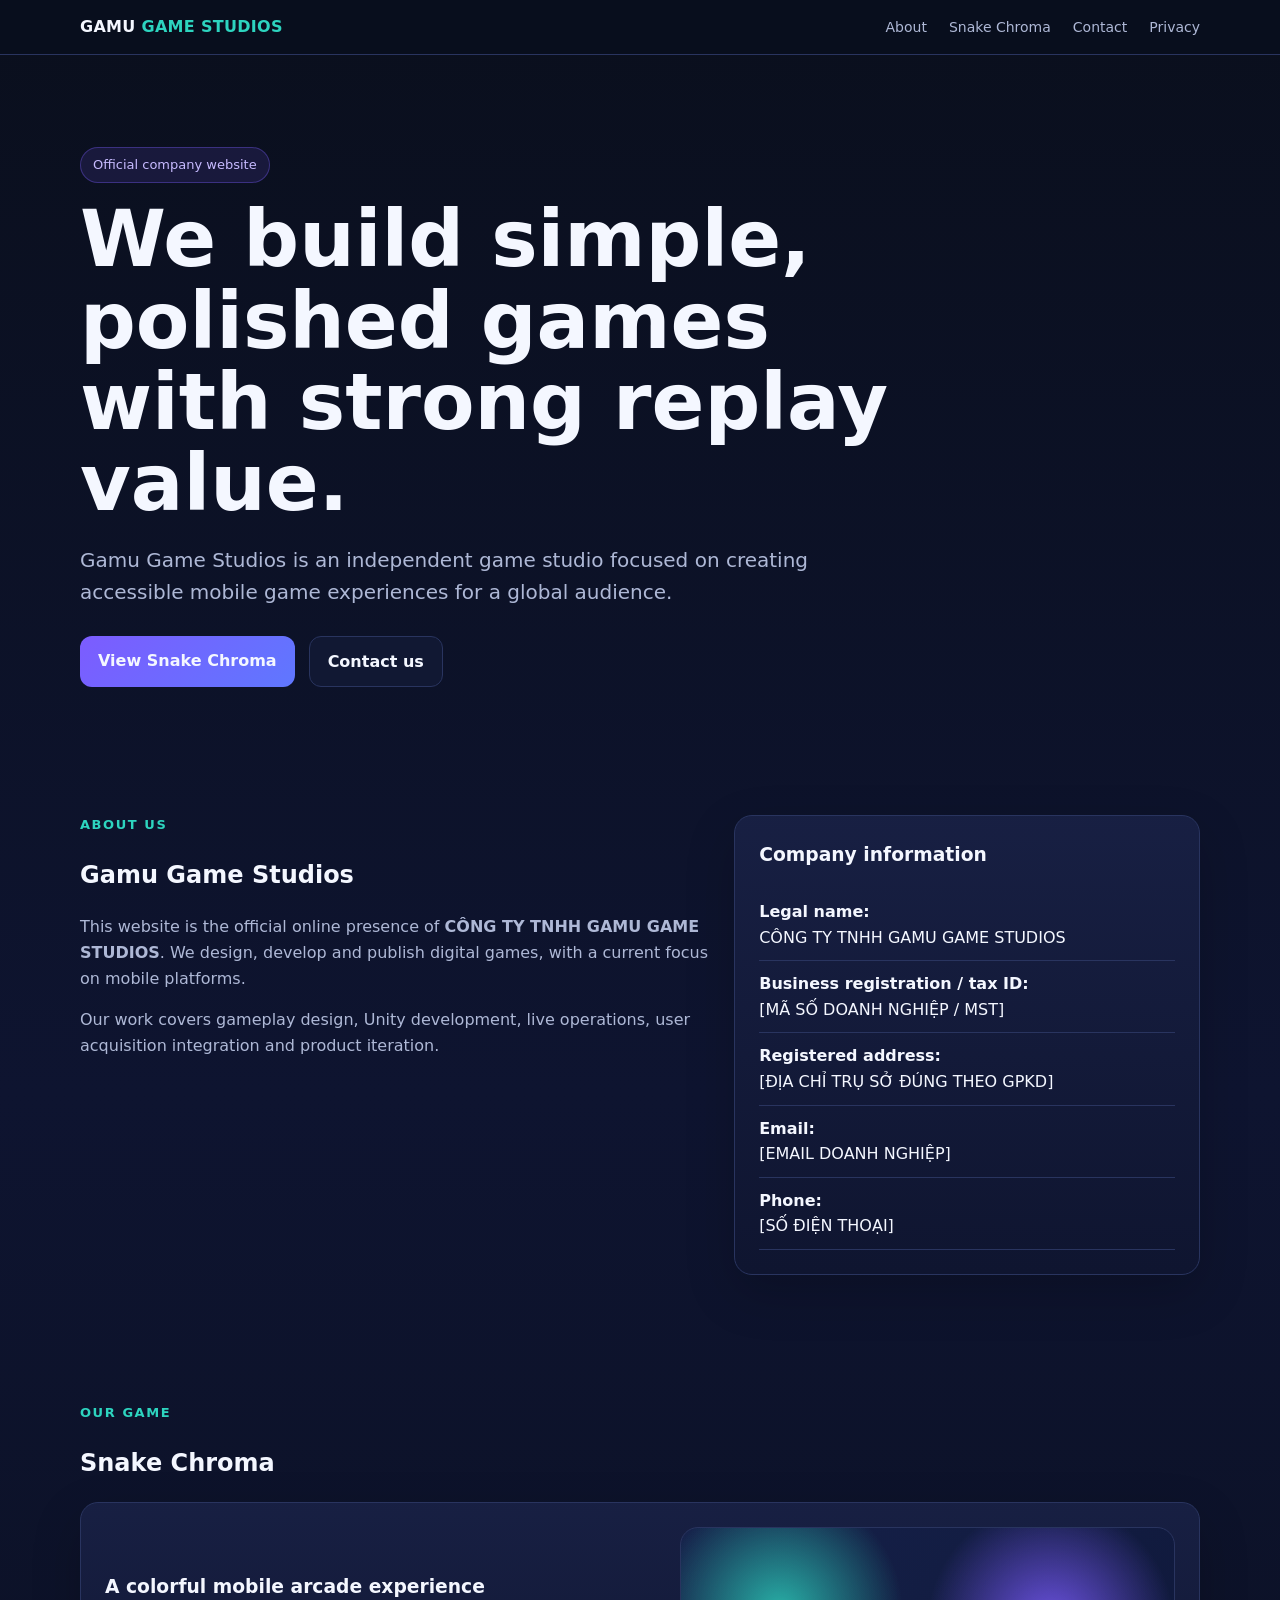
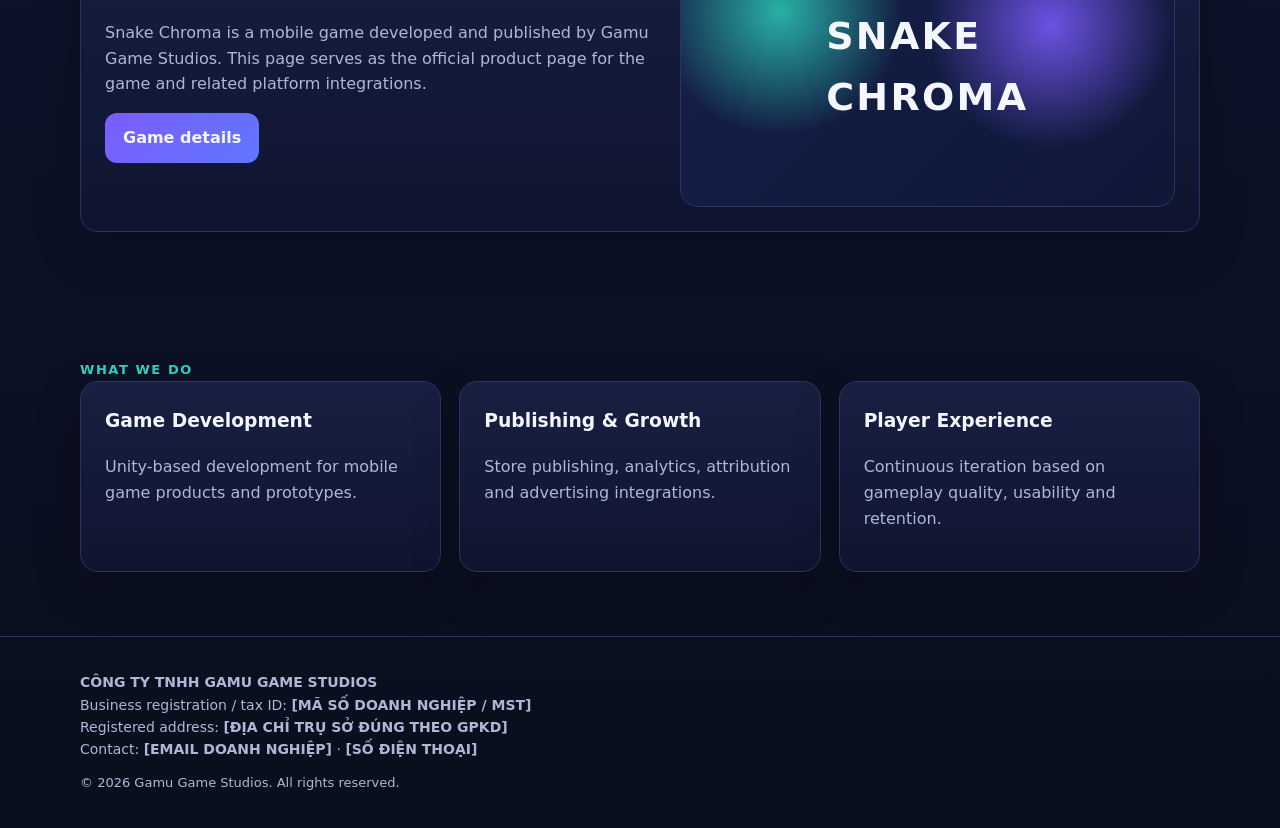
==== index.html @ 0a44887e "Init commit" ====
<!doctype html>
<html lang="en">
<head>
<meta charset="utf-8">
<meta name="viewport" content="width=device-width,initial-scale=1">
<title>Gamu Game Studios</title>
<meta name="description" content="Official website of CÔNG TY TNHH GAMU GAME STUDIOS, an independent game studio creating mobile games.">
<link rel="stylesheet" href="styles.css">
</head>
<body>

<nav>
  <div class="container nav-wrap">
    <a class="brand" href="index.html">GAMU <span>GAME STUDIOS</span></a>
    <div class="nav-links">
      <a href="index.html#about">About</a>
      <a href="snake-chroma.html">Snake Chroma</a>
      <a href="contact.html">Contact</a>
      <a href="privacy.html">Privacy</a>
    </div>
  </div>
</nav>

<header class="hero">
  <div class="container">
    <div class="badge">Official company website</div>
    <h1>We build simple, polished games with strong replay value.</h1>
    <p>Gamu Game Studios is an independent game studio focused on creating accessible mobile game experiences for a global audience.</p>
    <div class="actions">
      <a class="btn primary" href="snake-chroma.html">View Snake Chroma</a>
      <a class="btn secondary" href="contact.html">Contact us</a>
    </div>
  </div>
</header>

<section id="about">
  <div class="container two">
    <div>
      <div class="kicker">About us</div>
      <h2>Gamu Game Studios</h2>
      <p class="muted">This website is the official online presence of <strong>CÔNG TY TNHH GAMU GAME STUDIOS</strong>. We design, develop and publish digital games, with a current focus on mobile platforms.</p>
      <p class="muted">Our work covers gameplay design, Unity development, live operations, user acquisition integration and product iteration.</p>
    </div>
    <div class="card">
      <h3>Company information</h3>
      <ul class="info-list">
        <li><strong>Legal name:</strong><br>CÔNG TY TNHH GAMU GAME STUDIOS</li>
        <li><strong>Business registration / tax ID:</strong><br>[MÃ SỐ DOANH NGHIỆP / MST]</li>
        <li><strong>Registered address:</strong><br>[ĐỊA CHỈ TRỤ SỞ ĐÚNG THEO GPKD]</li>
        <li><strong>Email:</strong><br>[EMAIL DOANH NGHIỆP]</li>
        <li><strong>Phone:</strong><br>[SỐ ĐIỆN THOẠI]</li>
      </ul>
    </div>
  </div>
</section>

<section>
  <div class="container">
    <div class="kicker">Our game</div>
    <h2>Snake Chroma</h2>
    <div class="game-card card">
      <div>
        <h3>A colorful mobile arcade experience</h3>
        <p class="muted">Snake Chroma is a mobile game developed and published by Gamu Game Studios. This page serves as the official product page for the game and related platform integrations.</p>
        <a class="btn primary" href="snake-chroma.html">Game details</a>
      </div>
      <div class="game-art">SNAKE<br>CHROMA</div>
    </div>
  </div>
</section>

<section>
  <div class="container">
    <div class="kicker">What we do</div>
    <div class="grid">
      <div class="card"><h3>Game Development</h3><p class="muted">Unity-based development for mobile game products and prototypes.</p></div>
      <div class="card"><h3>Publishing & Growth</h3><p class="muted">Store publishing, analytics, attribution and advertising integrations.</p></div>
      <div class="card"><h3>Player Experience</h3><p class="muted">Continuous iteration based on gameplay quality, usability and retention.</p></div>
    </div>
  </div>
</section>


<footer>
  <div class="container">
    <strong>CÔNG TY TNHH GAMU GAME STUDIOS</strong><br>
    Business registration / tax ID: <strong>[MÃ SỐ DOANH NGHIỆP / MST]</strong><br>
    Registered address: <strong>[ĐỊA CHỈ TRỤ SỞ ĐÚNG THEO GPKD]</strong><br>
    Contact: <strong>[EMAIL DOANH NGHIỆP]</strong> · <strong>[SỐ ĐIỆN THOẠI]</strong>
    <div class="small" style="margin-top:12px">© 2026 Gamu Game Studios. All rights reserved.</div>
  </div>
</footer>

</body>
</html>
---- styles.css ----
:root{
  --bg:#0b1020;
  --panel:#121936;
  --panel2:#182044;
  --text:#f4f7ff;
  --muted:#aeb8d6;
  --accent:#7c5cff;
  --accent2:#2dd4bf;
  --line:#29345f;
}
*{box-sizing:border-box}
html{scroll-behavior:smooth}
body{
  margin:0;
  font-family:Inter,system-ui,-apple-system,BlinkMacSystemFont,"Segoe UI",sans-serif;
  background:linear-gradient(180deg,#0a0f1d,#0e1430 45%,#0a0f1d);
  color:var(--text);
  line-height:1.6;
}
a{color:inherit;text-decoration:none}
.container{width:min(1120px,92%);margin:auto}
nav{
  position:sticky;top:0;z-index:20;
  background:rgba(9,14,30,.86);
  backdrop-filter:blur(14px);
  border-bottom:1px solid var(--line);
}
.nav-wrap{display:flex;justify-content:space-between;align-items:center;padding:14px 0}
.brand{font-weight:800;letter-spacing:.3px}
.brand span{color:var(--accent2)}
.nav-links{display:flex;gap:22px;flex-wrap:wrap}
.nav-links a{color:var(--muted);font-size:14px}
.nav-links a:hover{color:var(--text)}
.hero{padding:92px 0 64px}
.badge{
  display:inline-block;padding:7px 12px;border-radius:999px;
  background:rgba(124,92,255,.13);color:#c7bbff;border:1px solid rgba(124,92,255,.35);
  font-size:13px;margin-bottom:16px
}
h1{font-size:clamp(42px,7vw,78px);line-height:1.04;margin:0 0 18px;max-width:900px}
.hero p{font-size:20px;color:var(--muted);max-width:760px}
.actions{display:flex;gap:14px;margin-top:28px;flex-wrap:wrap}
.btn{padding:12px 18px;border-radius:12px;border:1px solid var(--line);display:inline-block;font-weight:700}
.btn.primary{background:linear-gradient(135deg,var(--accent),#5f77ff);border:none}
.btn.secondary{background:#111833}
section{padding:64px 0}
.grid{display:grid;grid-template-columns:repeat(3,1fr);gap:18px}
.card{
  background:linear-gradient(180deg,rgba(24,32,68,.95),rgba(15,21,48,.95));
  border:1px solid var(--line);border-radius:18px;padding:24px;
  box-shadow:0 18px 50px rgba(0,0,0,.18)
}
.card h3{margin-top:0}
.muted{color:var(--muted)}
.kicker{color:var(--accent2);font-size:13px;font-weight:800;letter-spacing:.12em;text-transform:uppercase}
.two{display:grid;grid-template-columns:1.15fr .85fr;gap:24px}
.info-list{list-style:none;padding:0;margin:0}
.info-list li{padding:10px 0;border-bottom:1px solid var(--line)}
.game-card{display:grid;grid-template-columns:1fr .9fr;gap:24px;align-items:center}
.game-art{
  min-height:280px;border-radius:18px;
  background:
    radial-gradient(circle at 20% 30%,rgba(45,212,191,.8),transparent 28%),
    radial-gradient(circle at 75% 35%,rgba(124,92,255,.85),transparent 30%),
    linear-gradient(135deg,#16214a,#0e1738);
  border:1px solid var(--line);display:flex;align-items:center;justify-content:center;
  font-size:38px;font-weight:900;letter-spacing:.06em
}
footer{padding:34px 0;border-top:1px solid var(--line);color:var(--muted);font-size:14px}
.small{font-size:13px}
.notice{
  border-left:4px solid var(--accent2);
  padding:14px 16px;background:rgba(45,212,191,.08);border-radius:10px
}
table{width:100%;border-collapse:collapse}
td{padding:12px;border-bottom:1px solid var(--line);vertical-align:top}
td:first-child{width:220px;color:var(--muted)}
@media(max-width:820px){
  .grid{grid-template-columns:1fr}
  .two,.game-card{grid-template-columns:1fr}
  .nav-links{gap:12px}
}
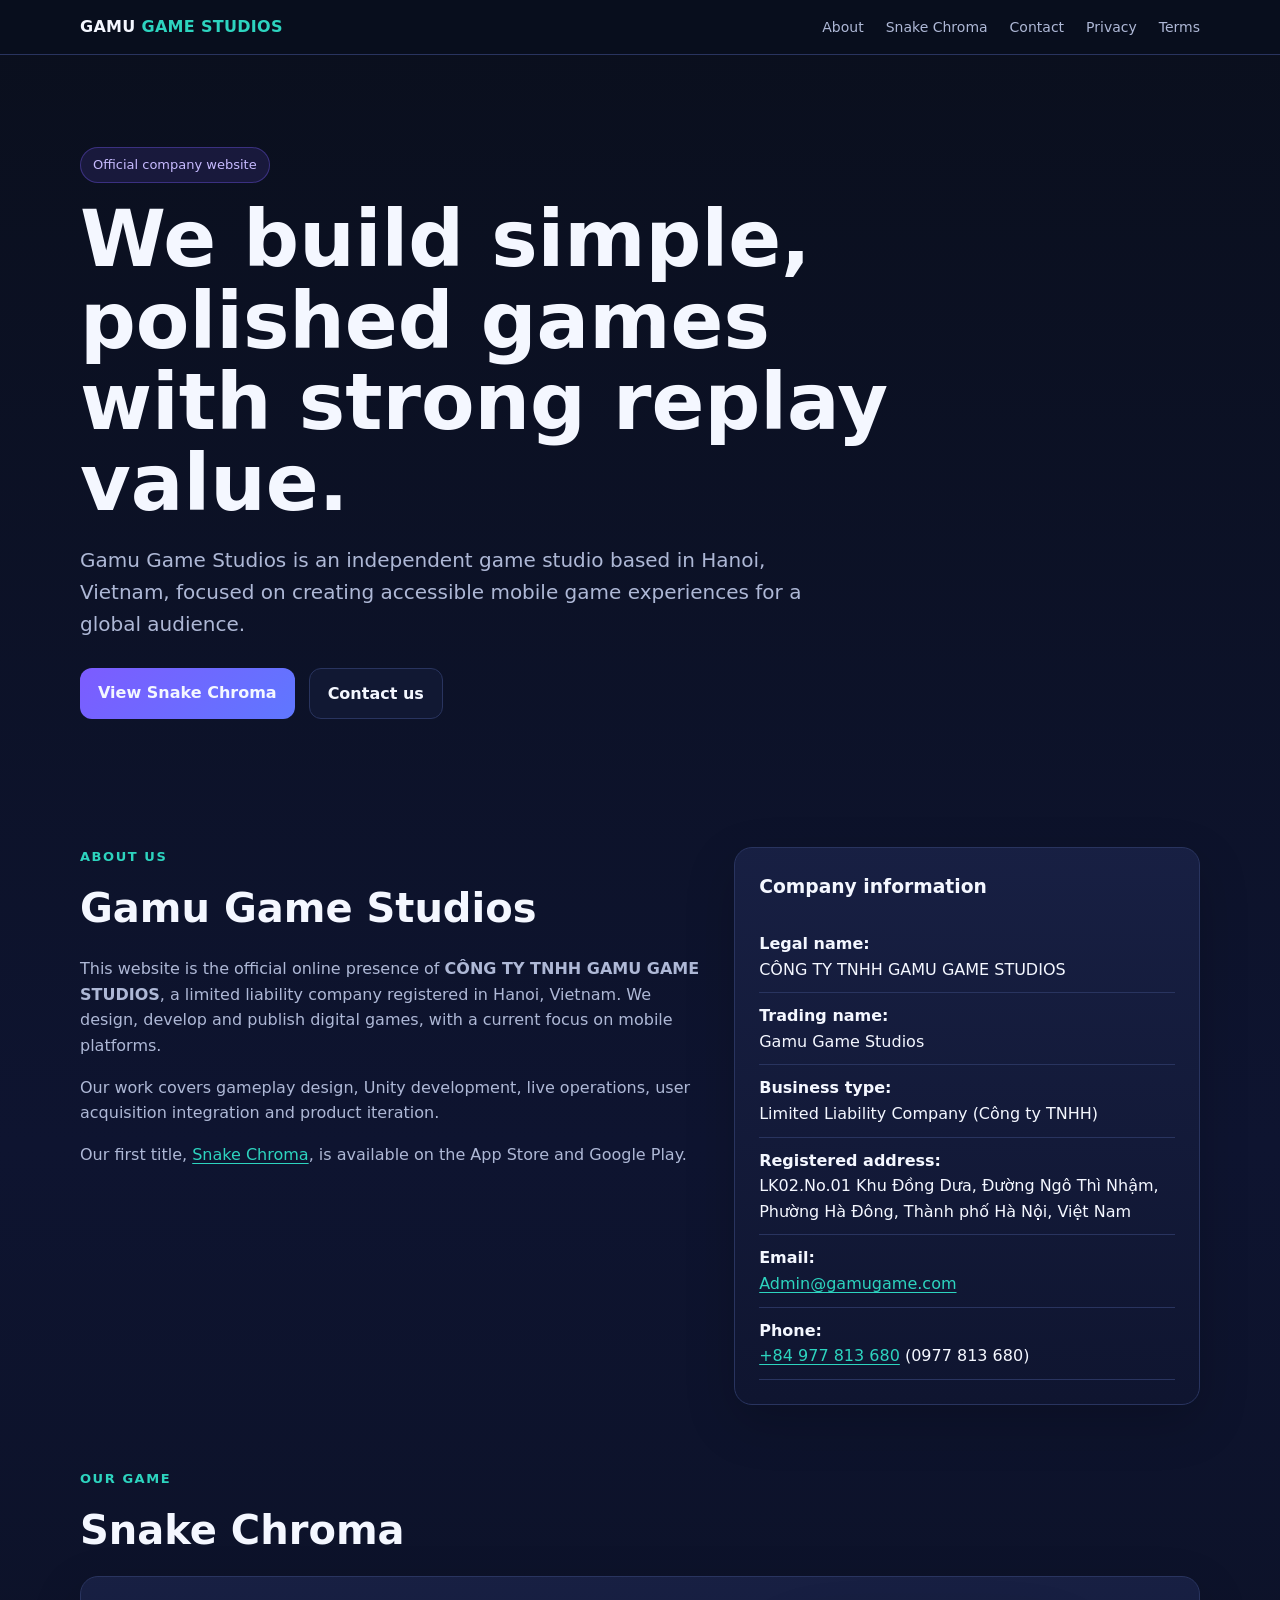
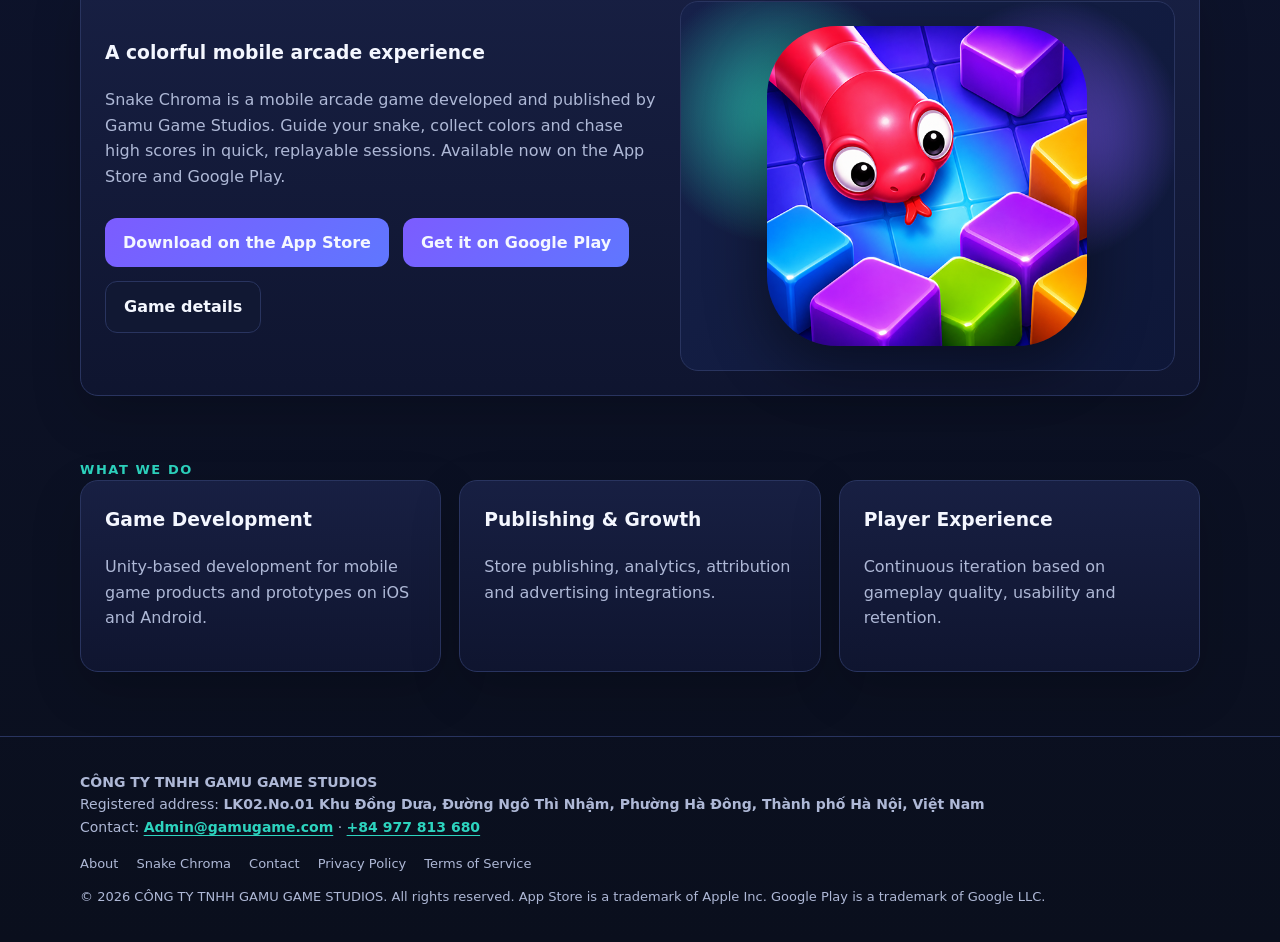
==== commit 2bb28101: "Fill in company details, add Terms page, store links and SEO meta - Replace all placeholders with re" ====
--- a/index.html
+++ b/index.html
@@ -3,8 +3,15 @@
 <head>
 <meta charset="utf-8">
 <meta name="viewport" content="width=device-width,initial-scale=1">
-<title>Gamu Game Studios</title>
-<meta name="description" content="Official website of CÔNG TY TNHH GAMU GAME STUDIOS, an independent game studio creating mobile games.">
+<title>Gamu Game Studios — Independent Mobile Game Studio</title>
+<meta name="description" content="Official website of CÔNG TY TNHH GAMU GAME STUDIOS (Gamu Game Studios), an independent game studio in Hanoi, Vietnam, creating mobile games such as Snake Chroma.">
+<meta property="og:type" content="website">
+<meta property="og:site_name" content="Gamu Game Studios">
+<meta property="og:title" content="Gamu Game Studios — Independent Mobile Game Studio">
+<meta property="og:description" content="We design, develop and publish mobile games with strong replay value. Developer of Snake Chroma.">
+<link rel="icon" href="assets/snake-chroma-icon.png" type="image/png">
+<link rel="apple-touch-icon" href="assets/snake-chroma-icon.png">
+<meta property="og:image" content="assets/snake-chroma-icon.png">
 <link rel="stylesheet" href="styles.css">
 </head>
 <body>
@@ -17,6 +24,7 @@
       <a href="snake-chroma.html">Snake Chroma</a>
       <a href="contact.html">Contact</a>
       <a href="privacy.html">Privacy</a>
+      <a href="terms.html">Terms</a>
     </div>
   </div>
 </nav>
@@ -25,7 +33,7 @@
   <div class="container">
     <div class="badge">Official company website</div>
     <h1>We build simple, polished games with strong replay value.</h1>
-    <p>Gamu Game Studios is an independent game studio focused on creating accessible mobile game experiences for a global audience.</p>
+    <p>Gamu Game Studios is an independent game studio based in Hanoi, Vietnam, focused on creating accessible mobile game experiences for a global audience.</p>
     <div class="actions">
       <a class="btn primary" href="snake-chroma.html">View Snake Chroma</a>
       <a class="btn secondary" href="contact.html">Contact us</a>
@@ -38,17 +46,19 @@
     <div>
       <div class="kicker">About us</div>
       <h2>Gamu Game Studios</h2>
-      <p class="muted">This website is the official online presence of <strong>CÔNG TY TNHH GAMU GAME STUDIOS</strong>. We design, develop and publish digital games, with a current focus on mobile platforms.</p>
+      <p class="muted">This website is the official online presence of <strong>CÔNG TY TNHH GAMU GAME STUDIOS</strong>, a limited liability company registered in Hanoi, Vietnam. We design, develop and publish digital games, with a current focus on mobile platforms.</p>
       <p class="muted">Our work covers gameplay design, Unity development, live operations, user acquisition integration and product iteration.</p>
+      <p class="muted">Our first title, <a class="link" href="snake-chroma.html">Snake Chroma</a>, is available on the App Store and Google Play.</p>
     </div>
     <div class="card">
       <h3>Company information</h3>
       <ul class="info-list">
         <li><strong>Legal name:</strong><br>CÔNG TY TNHH GAMU GAME STUDIOS</li>
-        <li><strong>Business registration / tax ID:</strong><br>[MÃ SỐ DOANH NGHIỆP / MST]</li>
-        <li><strong>Registered address:</strong><br>[ĐỊA CHỈ TRỤ SỞ ĐÚNG THEO GPKD]</li>
-        <li><strong>Email:</strong><br>[EMAIL DOANH NGHIỆP]</li>
-        <li><strong>Phone:</strong><br>[SỐ ĐIỆN THOẠI]</li>
+        <li><strong>Trading name:</strong><br>Gamu Game Studios</li>
+        <li><strong>Business type:</strong><br>Limited Liability Company (Công ty TNHH)</li>
+        <li><strong>Registered address:</strong><br>LK02.No.01 Khu Đồng Dưa, Đường Ngô Thì Nhậm, Phường Hà Đông, Thành phố Hà Nội, Việt Nam</li>
+        <li><strong>Email:</strong><br><a class="link" href="mailto:Admin@gamugame.com">Admin@gamugame.com</a></li>
+        <li><strong>Phone:</strong><br><a class="link" href="tel:+84977813680">+84 977 813 680</a> (0977 813 680)</li>
       </ul>
     </div>
   </div>
@@ -61,10 +71,14 @@
     <div class="game-card card">
       <div>
         <h3>A colorful mobile arcade experience</h3>
-        <p class="muted">Snake Chroma is a mobile game developed and published by Gamu Game Studios. This page serves as the official product page for the game and related platform integrations.</p>
-        <a class="btn primary" href="snake-chroma.html">Game details</a>
+        <p class="muted">Snake Chroma is a mobile arcade game developed and published by Gamu Game Studios. Guide your snake, collect colors and chase high scores in quick, replayable sessions. Available now on the App Store and Google Play.</p>
+        <div class="actions">
+          <a class="btn primary" href="https://apps.apple.com/id/app/chroma-snake/id6798214089" target="_blank" rel="noopener">Download on the App Store</a>
+          <a class="btn primary" href="https://play.google.com/store/apps/details?id=com.gamu.snake.flow" target="_blank" rel="noopener">Get it on Google Play</a>
+          <a class="btn secondary" href="snake-chroma.html">Game details</a>
+        </div>
       </div>
-      <div class="game-art">SNAKE<br>CHROMA</div>
+      <div class="game-art"><img src="assets/snake-chroma-icon.png" alt="Snake Chroma game icon" width="512" height="512"></div>
     </div>
   </div>
 </section>
@@ -73,21 +87,26 @@
   <div class="container">
     <div class="kicker">What we do</div>
     <div class="grid">
-      <div class="card"><h3>Game Development</h3><p class="muted">Unity-based development for mobile game products and prototypes.</p></div>
+      <div class="card"><h3>Game Development</h3><p class="muted">Unity-based development for mobile game products and prototypes on iOS and Android.</p></div>
       <div class="card"><h3>Publishing & Growth</h3><p class="muted">Store publishing, analytics, attribution and advertising integrations.</p></div>
       <div class="card"><h3>Player Experience</h3><p class="muted">Continuous iteration based on gameplay quality, usability and retention.</p></div>
     </div>
   </div>
 </section>
 
-
 <footer>
   <div class="container">
     <strong>CÔNG TY TNHH GAMU GAME STUDIOS</strong><br>
-    Business registration / tax ID: <strong>[MÃ SỐ DOANH NGHIỆP / MST]</strong><br>
-    Registered address: <strong>[ĐỊA CHỈ TRỤ SỞ ĐÚNG THEO GPKD]</strong><br>
-    Contact: <strong>[EMAIL DOANH NGHIỆP]</strong> · <strong>[SỐ ĐIỆN THOẠI]</strong>
-    <div class="small" style="margin-top:12px">© 2026 Gamu Game Studios. All rights reserved.</div>
+    Registered address: <strong>LK02.No.01 Khu Đồng Dưa, Đường Ngô Thì Nhậm, Phường Hà Đông, Thành phố Hà Nội, Việt Nam</strong><br>
+    Contact: <a class="link" href="mailto:Admin@gamugame.com"><strong>Admin@gamugame.com</strong></a> · <a class="link" href="tel:+84977813680"><strong>+84 977 813 680</strong></a>
+    <div class="footer-links">
+      <a href="index.html#about">About</a>
+      <a href="snake-chroma.html">Snake Chroma</a>
+      <a href="contact.html">Contact</a>
+      <a href="privacy.html">Privacy Policy</a>
+      <a href="terms.html">Terms of Service</a>
+    </div>
+    <div class="small" style="margin-top:12px">© 2026 CÔNG TY TNHH GAMU GAME STUDIOS. All rights reserved. App Store is a trademark of Apple Inc. Google Play is a trademark of Google LLC.</div>
   </div>
 </footer>
 
--- a/styles.css
+++ b/styles.css
@@ -81,3 +81,28 @@
   .two,.game-card{grid-template-columns:1fr}
   .nav-links{gap:12px}
 }
+
+/* --- Added: links, footer nav, legal pages, icon art --- */
+.link{color:var(--accent2);text-decoration:underline;text-underline-offset:3px}
+.link:hover{color:var(--text)}
+.btn:hover{filter:brightness(1.08)}
+.btn:focus-visible,.link:focus-visible,.nav-links a:focus-visible{outline:2px solid var(--accent2);outline-offset:3px;border-radius:8px}
+.btn[aria-disabled="true"]{opacity:.55;cursor:not-allowed;pointer-events:none}
+.game-art img{width:min(100%,320px);height:auto;aspect-ratio:1/1;border-radius:22%;box-shadow:0 20px 60px rgba(0,0,0,.45);display:block}
+.game-art{padding:24px}
+.footer-links{display:flex;gap:18px;flex-wrap:wrap;margin-top:16px}
+.footer-links a{color:var(--muted);font-size:13px}
+.footer-links a:hover{color:var(--text)}
+.legal h3{margin-top:28px}
+.legal h3:first-child{margin-top:0}
+.legal p,.legal li{color:var(--muted)}
+.legal ul{padding-left:22px}
+.legal li{margin:6px 0}
+h2{font-size:clamp(28px,4vw,40px);margin:8px 0 14px}
+section+section{padding-top:0}
+@media(max-width:820px){
+  h1[style]{font-size:40px!important}
+  .game-art{min-height:220px}
+  .hero{padding:64px 0 48px}
+  td:first-child{width:140px}
+}
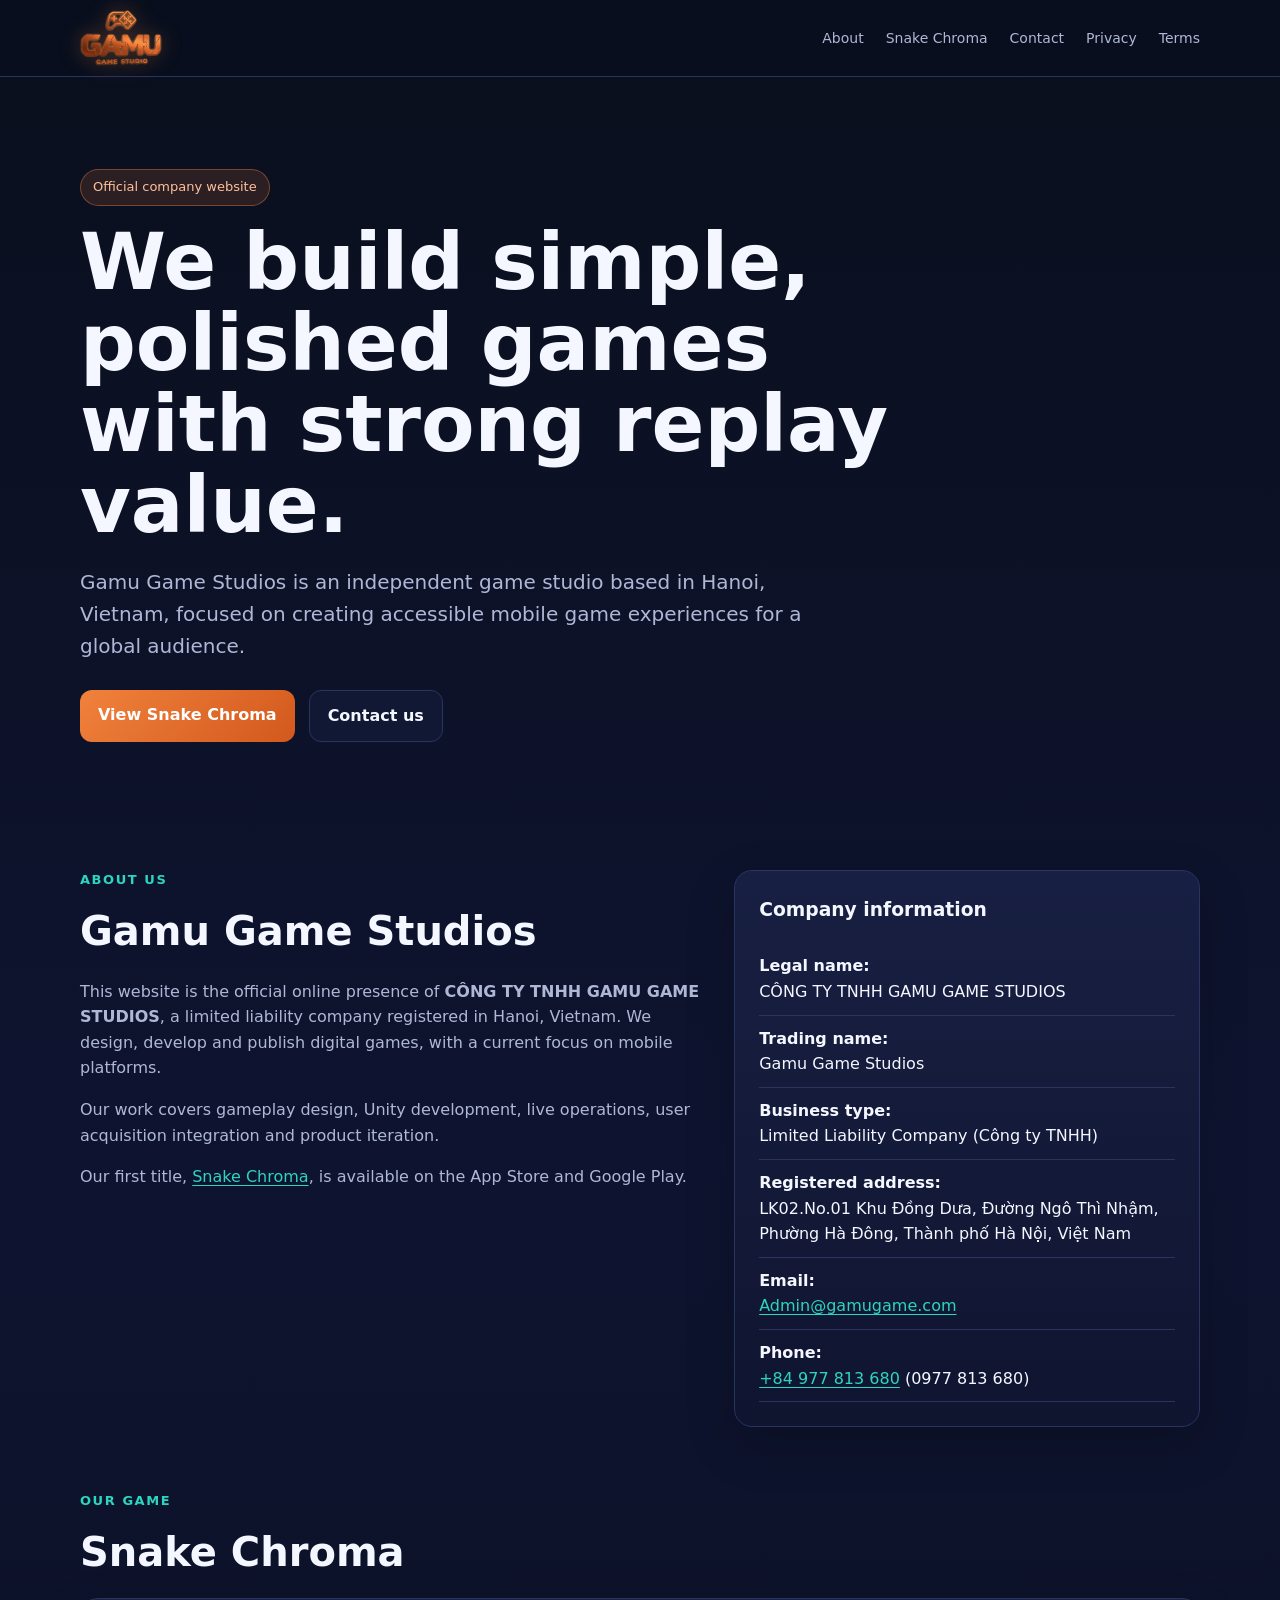
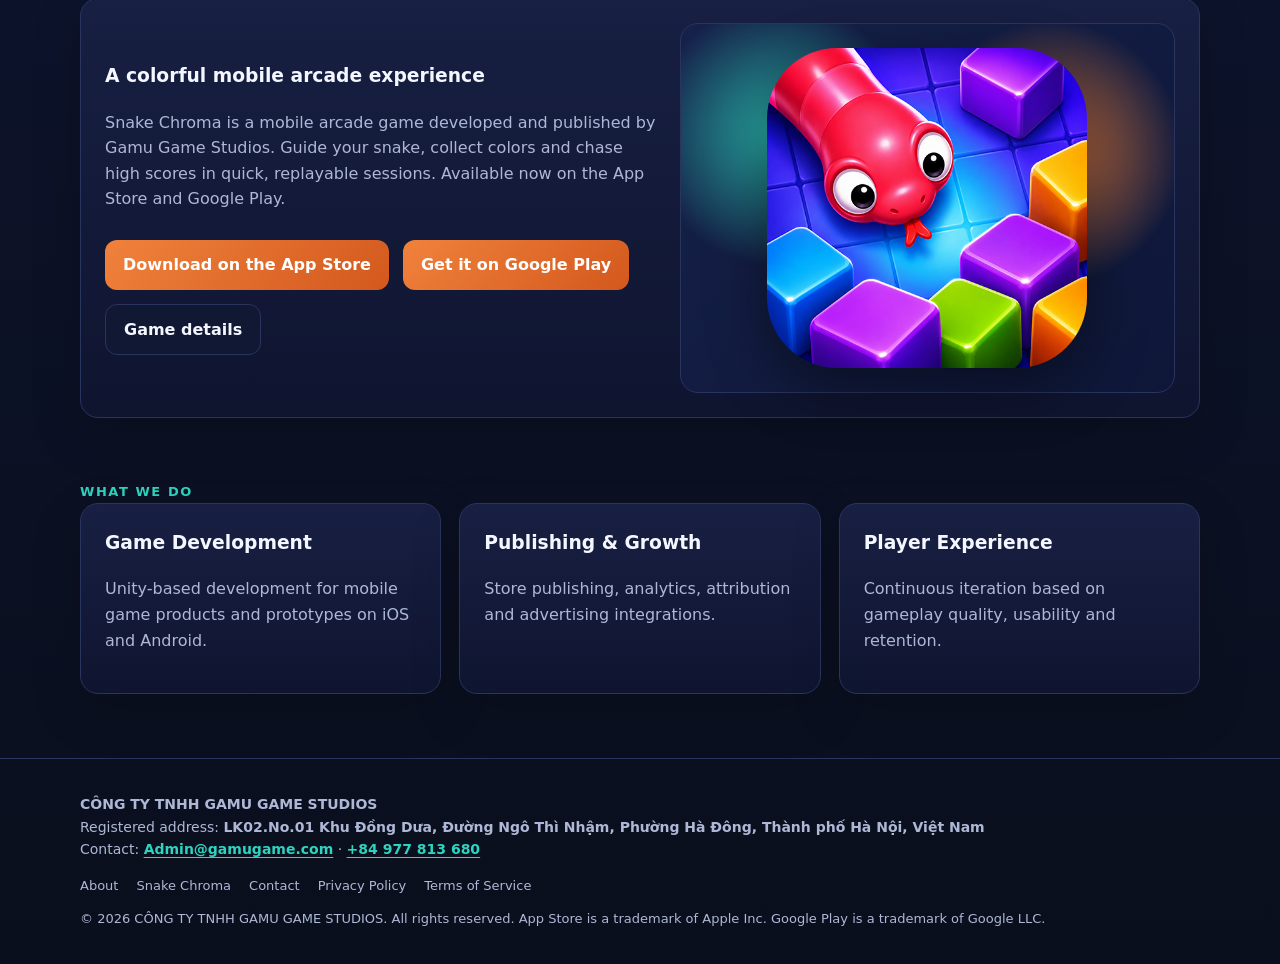
==== commit 0f9a580a: "Add company logo, brand favicon and orange accent palette - Add assets/logo.png (original) and logo-" ====
--- a/index.html
+++ b/index.html
@@ -9,16 +9,16 @@
 <meta property="og:site_name" content="Gamu Game Studios">
 <meta property="og:title" content="Gamu Game Studios — Independent Mobile Game Studio">
 <meta property="og:description" content="We design, develop and publish mobile games with strong replay value. Developer of Snake Chroma.">
-<link rel="icon" href="assets/snake-chroma-icon.png" type="image/png">
-<link rel="apple-touch-icon" href="assets/snake-chroma-icon.png">
-<meta property="og:image" content="assets/snake-chroma-icon.png">
+<link rel="icon" href="assets/favicon.png" type="image/png">
+<link rel="apple-touch-icon" href="assets/favicon.png">
+<meta property="og:image" content="assets/og-image.png">
 <link rel="stylesheet" href="styles.css">
 </head>
 <body>
 
 <nav>
   <div class="container nav-wrap">
-    <a class="brand" href="index.html">GAMU <span>GAME STUDIOS</span></a>
+    <a class="brand" href="index.html" aria-label="Gamu Game Studios — Home"><img src="assets/logo-transparent.png" alt="Gamu Game Studios" width="596" height="408"><span class="sr-only">GAMU GAME STUDIOS</span></a>
     <div class="nav-links">
       <a href="index.html#about">About</a>
       <a href="snake-chroma.html">Snake Chroma</a>
--- a/styles.css
+++ b/styles.css
@@ -5,7 +5,8 @@
   --panel2:#182044;
   --text:#f4f7ff;
   --muted:#aeb8d6;
-  --accent:#7c5cff;
+  --accent:#f0823c;   /* brand orange from logo */
+  --accent-dark:#d3581d;
   --accent2:#2dd4bf;
   --line:#29345f;
 }
@@ -26,7 +27,7 @@
   backdrop-filter:blur(14px);
   border-bottom:1px solid var(--line);
 }
-.nav-wrap{display:flex;justify-content:space-between;align-items:center;padding:14px 0}
+.nav-wrap{display:flex;justify-content:space-between;align-items:center;padding:10px 0}
 .brand{font-weight:800;letter-spacing:.3px}
 .brand span{color:var(--accent2)}
 .nav-links{display:flex;gap:22px;flex-wrap:wrap}
@@ -35,14 +36,14 @@
 .hero{padding:92px 0 64px}
 .badge{
   display:inline-block;padding:7px 12px;border-radius:999px;
-  background:rgba(124,92,255,.13);color:#c7bbff;border:1px solid rgba(124,92,255,.35);
+  background:rgba(240,130,60,.14);color:#ffc199;border:1px solid rgba(240,130,60,.4);
   font-size:13px;margin-bottom:16px
 }
 h1{font-size:clamp(42px,7vw,78px);line-height:1.04;margin:0 0 18px;max-width:900px}
 .hero p{font-size:20px;color:var(--muted);max-width:760px}
 .actions{display:flex;gap:14px;margin-top:28px;flex-wrap:wrap}
 .btn{padding:12px 18px;border-radius:12px;border:1px solid var(--line);display:inline-block;font-weight:700}
-.btn.primary{background:linear-gradient(135deg,var(--accent),#5f77ff);border:none}
+.btn.primary{background:linear-gradient(135deg,var(--accent),var(--accent-dark));border:none;color:#fff}
 .btn.secondary{background:#111833}
 section{padding:64px 0}
 .grid{display:grid;grid-template-columns:repeat(3,1fr);gap:18px}
@@ -62,7 +63,7 @@
   min-height:280px;border-radius:18px;
   background:
     radial-gradient(circle at 20% 30%,rgba(45,212,191,.8),transparent 28%),
-    radial-gradient(circle at 75% 35%,rgba(124,92,255,.85),transparent 30%),
+    radial-gradient(circle at 75% 35%,rgba(240,130,60,.85),transparent 30%),
     linear-gradient(135deg,#16214a,#0e1738);
   border:1px solid var(--line);display:flex;align-items:center;justify-content:center;
   font-size:38px;font-weight:900;letter-spacing:.06em
@@ -106,3 +107,9 @@
   .hero{padding:64px 0 48px}
   td:first-child{width:140px}
 }
+
+/* --- Brand logo in nav --- */
+.brand{display:inline-flex;align-items:center;line-height:0}
+.brand img{height:56px;width:auto;display:block;filter:drop-shadow(0 0 10px rgba(240,130,60,.25))}
+.sr-only{position:absolute;width:1px;height:1px;padding:0;margin:-1px;overflow:hidden;clip:rect(0,0,0,0);white-space:nowrap;border:0}
+@media(max-width:820px){ .brand img{height:44px} }
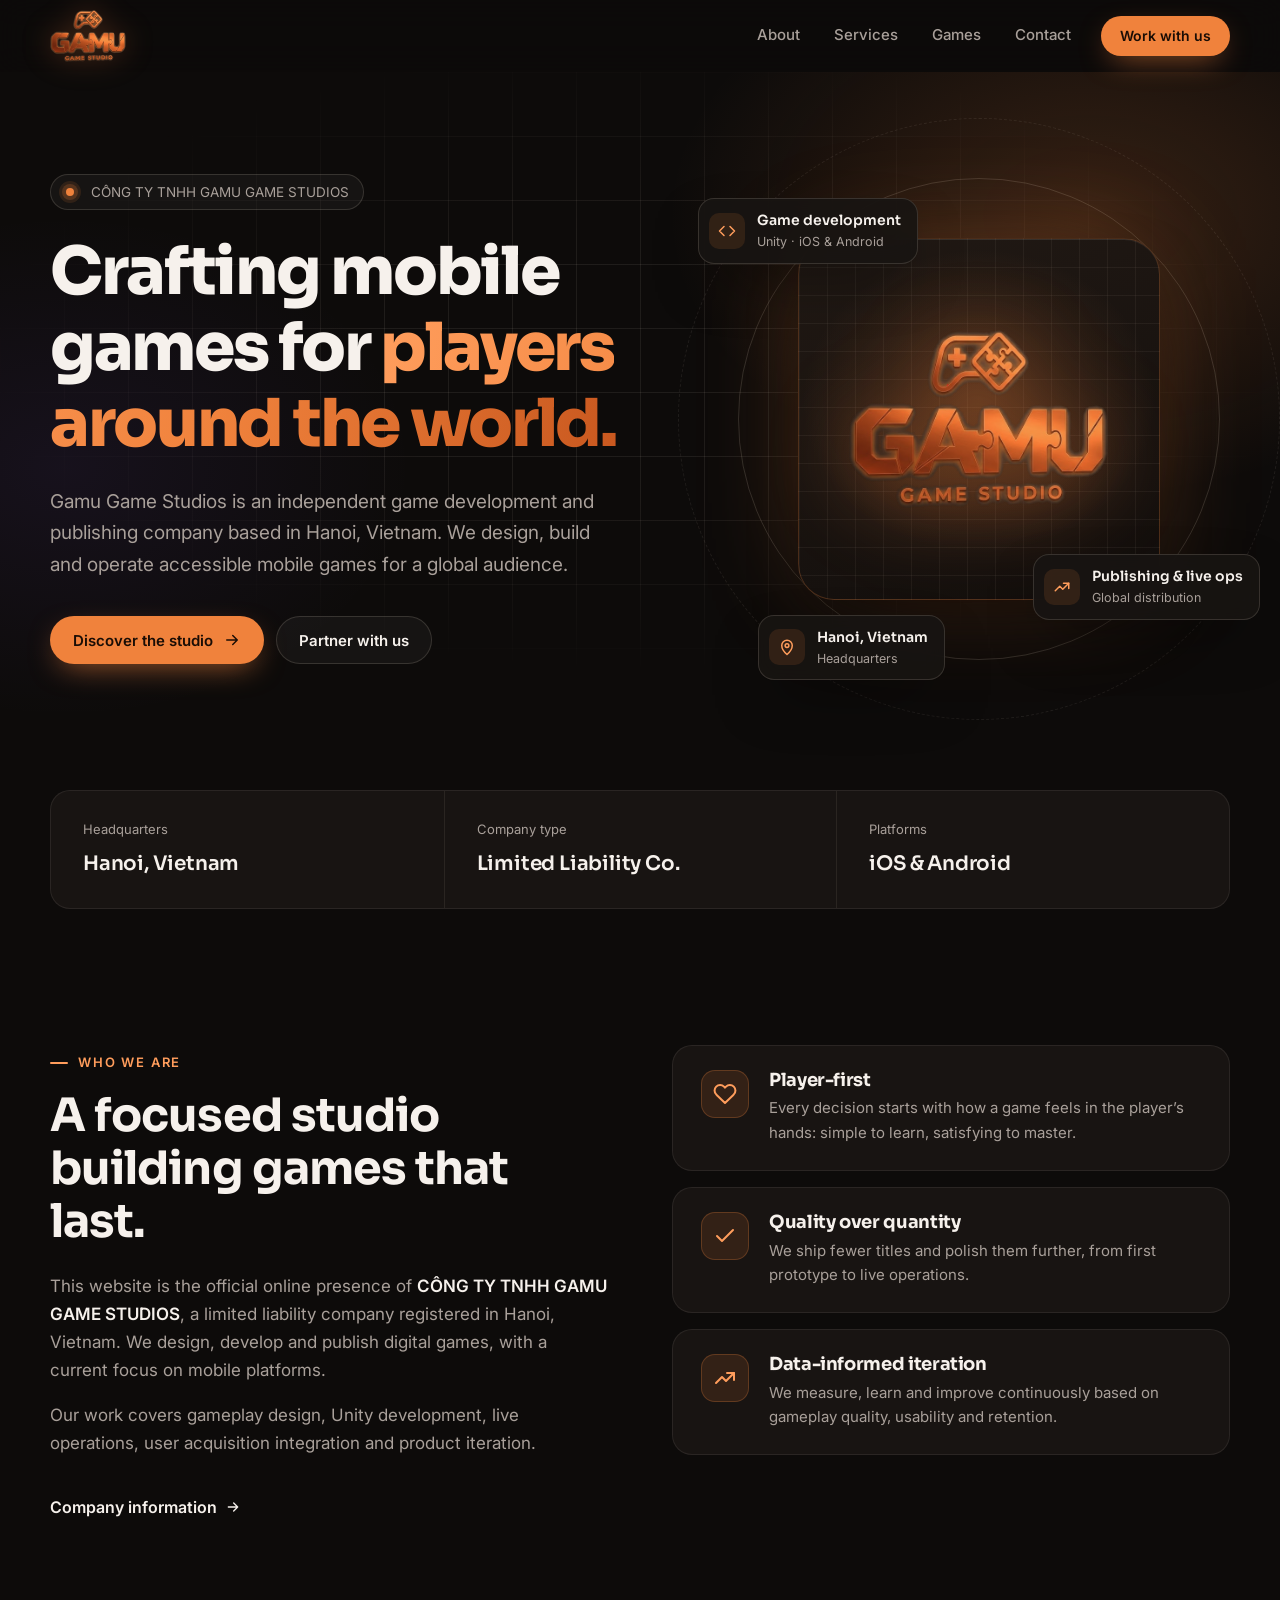
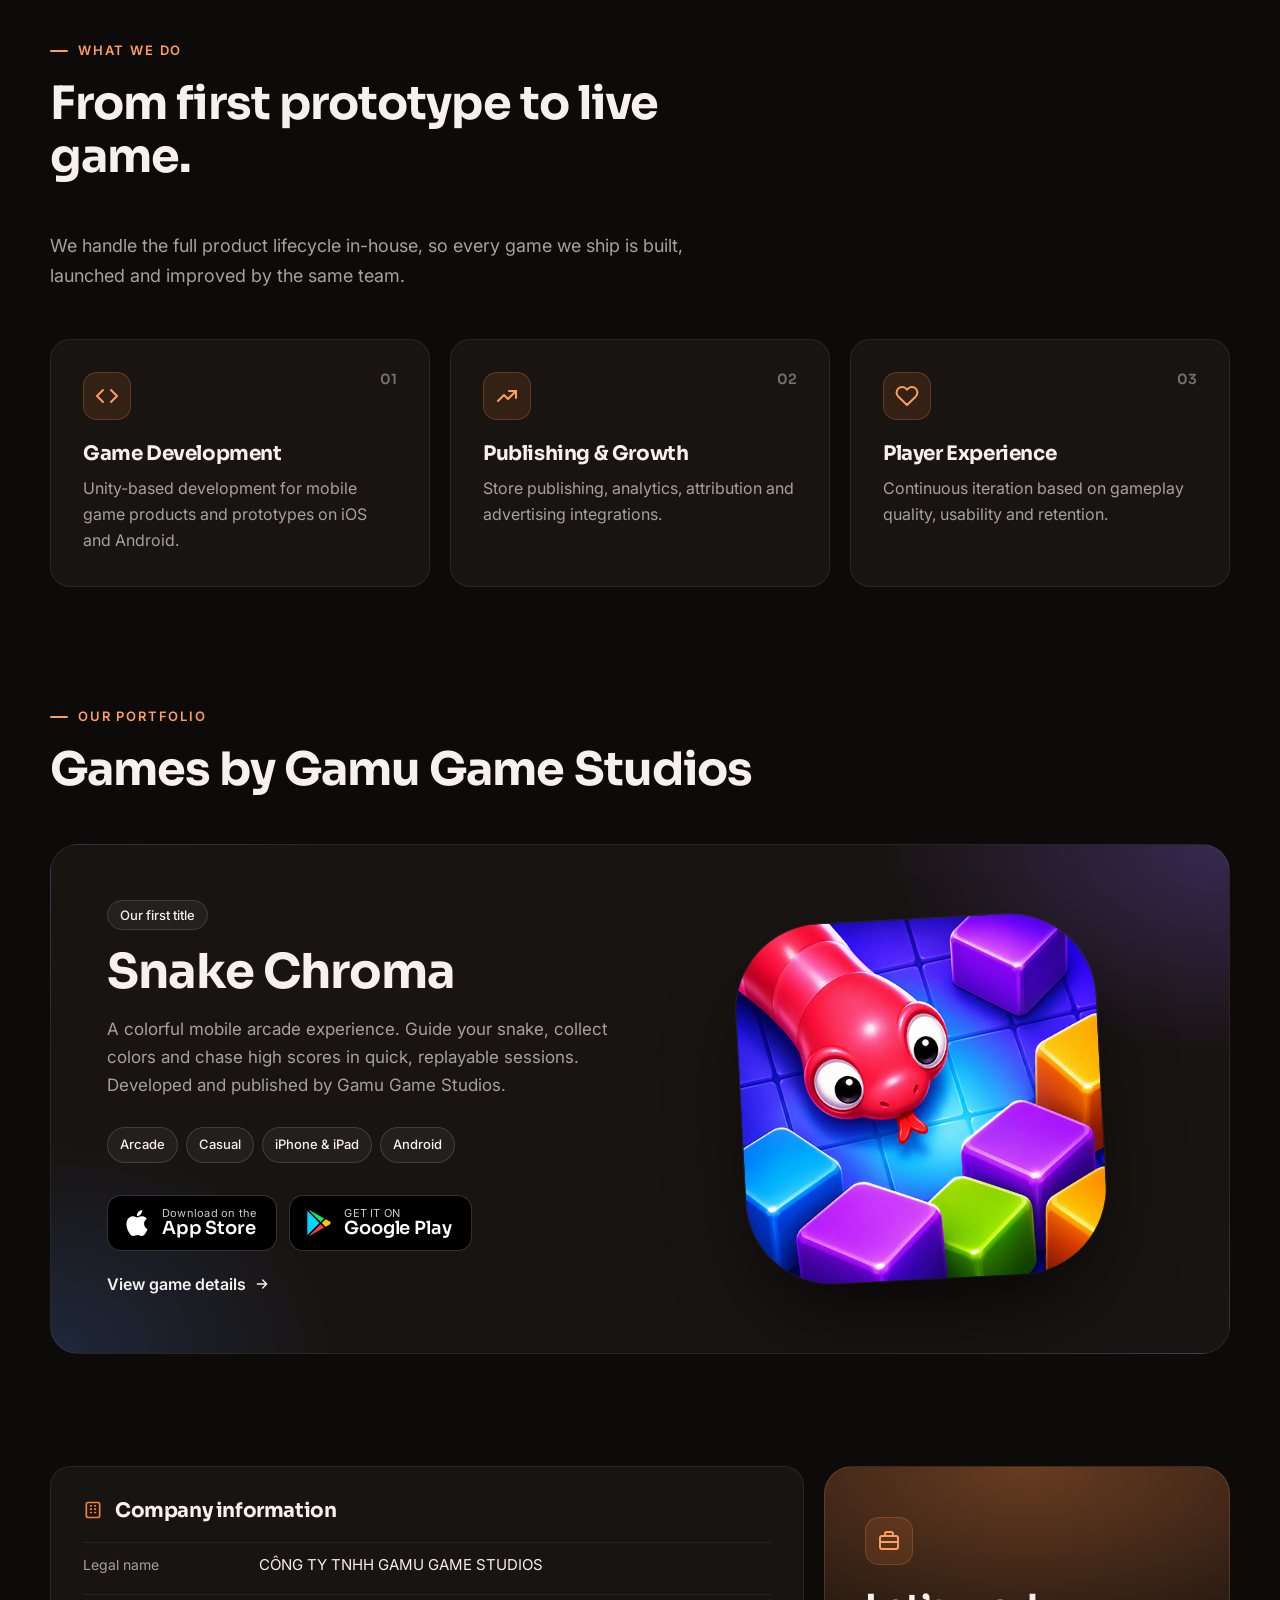
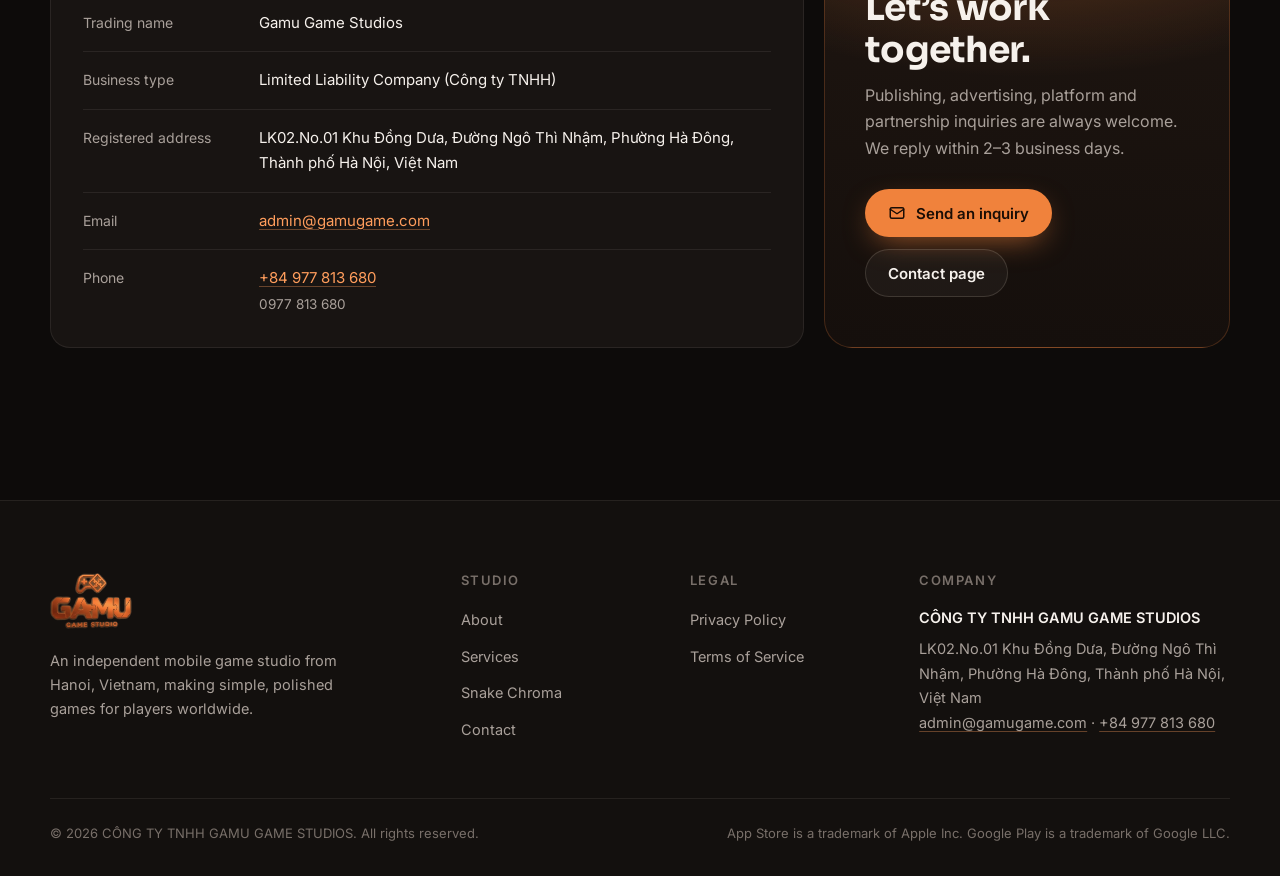
==== commit 6fa233cf: "Redesign site UI with company-first homepage - New design system: warm dark palette matching the cop" ====
--- a/index.html
+++ b/index.html
@@ -1,114 +1,228 @@
 <!doctype html>
-<html lang="en">
+<html lang="en" class="no-js">
 <head>
 <meta charset="utf-8">
 <meta name="viewport" content="width=device-width,initial-scale=1">
 <title>Gamu Game Studios — Independent Mobile Game Studio</title>
 <meta name="description" content="Official website of CÔNG TY TNHH GAMU GAME STUDIOS (Gamu Game Studios), an independent game studio in Hanoi, Vietnam, creating mobile games such as Snake Chroma.">
+<meta name="theme-color" content="#0d0b0a">
 <meta property="og:type" content="website">
 <meta property="og:site_name" content="Gamu Game Studios">
 <meta property="og:title" content="Gamu Game Studios — Independent Mobile Game Studio">
 <meta property="og:description" content="We design, develop and publish mobile games with strong replay value. Developer of Snake Chroma.">
+<meta property="og:image" content="assets/og-image.png">
 <link rel="icon" href="assets/favicon.png" type="image/png">
 <link rel="apple-touch-icon" href="assets/favicon.png">
-<meta property="og:image" content="assets/og-image.png">
+<link rel="preconnect" href="https://fonts.googleapis.com">
+<link rel="preconnect" href="https://fonts.gstatic.com" crossorigin>
+<link href="https://fonts.googleapis.com/css2?family=Inter:wght@400;500;600;700&family=Sora:wght@600;700;800&display=swap" rel="stylesheet">
 <link rel="stylesheet" href="styles.css">
 </head>
 <body>
 
-<nav>
-  <div class="container nav-wrap">
-    <a class="brand" href="index.html" aria-label="Gamu Game Studios — Home"><img src="assets/logo-transparent.png" alt="Gamu Game Studios" width="596" height="408"><span class="sr-only">GAMU GAME STUDIOS</span></a>
-    <div class="nav-links">
+<a class="skip-link" href="#main">Skip to content</a>
+
+<header class="site-header">
+  <div class="container nav">
+    <a class="brand" href="index.html" aria-label="Gamu Game Studios — Home"><img src="assets/logo-transparent.png" alt="Gamu Game Studios" width="596" height="408"></a>
+    <button class="nav-toggle" type="button" aria-expanded="false" aria-controls="nav-menu" aria-label="Open menu">
+      <span class="i-open"><svg viewBox="0 0 24 24" fill="none" stroke="currentColor" stroke-width="2" stroke-linecap="round" stroke-linejoin="round" aria-hidden="true"><path d="M4 7h16M4 12h16M4 17h16"/></svg></span><span class="i-close"><svg viewBox="0 0 24 24" fill="none" stroke="currentColor" stroke-width="2" stroke-linecap="round" stroke-linejoin="round" aria-hidden="true"><path d="M6 6l12 12M18 6L6 18"/></svg></span>
+    </button>
+    <nav id="nav-menu" class="nav-menu" aria-label="Main">
       <a href="index.html#about">About</a>
-      <a href="snake-chroma.html">Snake Chroma</a>
+      <a href="index.html#services">Services</a>
+      <a href="snake-chroma.html">Games</a>
       <a href="contact.html">Contact</a>
-      <a href="privacy.html">Privacy</a>
-      <a href="terms.html">Terms</a>
-    </div>
-  </div>
-</nav>
-
-<header class="hero">
-  <div class="container">
-    <div class="badge">Official company website</div>
-    <h1>We build simple, polished games with strong replay value.</h1>
-    <p>Gamu Game Studios is an independent game studio based in Hanoi, Vietnam, focused on creating accessible mobile game experiences for a global audience.</p>
-    <div class="actions">
-      <a class="btn primary" href="snake-chroma.html">View Snake Chroma</a>
-      <a class="btn secondary" href="contact.html">Contact us</a>
-    </div>
+      <a class="btn btn-primary btn-sm" href="contact.html#business">Work with us</a>
+    </nav>
   </div>
 </header>
 
-<section id="about">
-  <div class="container two">
+<main id="main">
+<section class="hero">
+  <div class="container hero-grid">
     <div>
-      <div class="kicker">About us</div>
-      <h2>Gamu Game Studios</h2>
-      <p class="muted">This website is the official online presence of <strong>CÔNG TY TNHH GAMU GAME STUDIOS</strong>, a limited liability company registered in Hanoi, Vietnam. We design, develop and publish digital games, with a current focus on mobile platforms.</p>
-      <p class="muted">Our work covers gameplay design, Unity development, live operations, user acquisition integration and product iteration.</p>
-      <p class="muted">Our first title, <a class="link" href="snake-chroma.html">Snake Chroma</a>, is available on the App Store and Google Play.</p>
-    </div>
-    <div class="card">
-      <h3>Company information</h3>
-      <ul class="info-list">
-        <li><strong>Legal name:</strong><br>CÔNG TY TNHH GAMU GAME STUDIOS</li>
-        <li><strong>Trading name:</strong><br>Gamu Game Studios</li>
-        <li><strong>Business type:</strong><br>Limited Liability Company (Công ty TNHH)</li>
-        <li><strong>Registered address:</strong><br>LK02.No.01 Khu Đồng Dưa, Đường Ngô Thì Nhậm, Phường Hà Đông, Thành phố Hà Nội, Việt Nam</li>
-        <li><strong>Email:</strong><br><a class="link" href="mailto:Admin@gamugame.com">Admin@gamugame.com</a></li>
-        <li><strong>Phone:</strong><br><a class="link" href="tel:+84977813680">+84 977 813 680</a> (0977 813 680)</li>
-      </ul>
-    </div>
-  </div>
-</section>
-
-<section>
-  <div class="container">
-    <div class="kicker">Our game</div>
-    <h2>Snake Chroma</h2>
-    <div class="game-card card">
+      <span class="pill"><span class="dot"></span>CÔNG TY TNHH GAMU GAME STUDIOS</span>
+      <h1>Crafting mobile games for <span class="accent">players around the world.</span></h1>
+      <p class="hero-lead">Gamu Game Studios is an independent game development and publishing company based in Hanoi, Vietnam. We design, build and operate accessible mobile games for a global audience.</p>
+      <div class="hero-actions">
+        <a class="btn btn-primary" href="#about">Discover the studio <svg viewBox="0 0 24 24" fill="none" stroke="currentColor" stroke-width="2" stroke-linecap="round" stroke-linejoin="round" aria-hidden="true"><path d="M5 12h14M13 6l6 6-6 6"/></svg></a>
+        <a class="btn btn-ghost" href="contact.html#business">Partner with us</a>
+      </div>
+    </div>
+    <div class="studio-visual" aria-hidden="true">
+      <div class="orbit o1"></div><div class="orbit o2"></div>
+      <div class="studio-panel">
+        <img src="assets/logo-transparent.png" alt="" width="596" height="408">
+      </div>
+      <div class="studio-chip chip-a"><span class="qi"><svg viewBox="0 0 24 24" fill="none" stroke="currentColor" stroke-width="2" stroke-linecap="round" stroke-linejoin="round" aria-hidden="true"><path d="M8 6l-6 6 6 6M16 6l6 6-6 6"/></svg></span><span><b>Game development</b><small>Unity · iOS &amp; Android</small></span></div>
+      <div class="studio-chip chip-b"><span class="qi"><svg viewBox="0 0 24 24" fill="none" stroke="currentColor" stroke-width="2" stroke-linecap="round" stroke-linejoin="round" aria-hidden="true"><path d="M3 17l6-6 4 4 8-8"/><path d="M14 7h7v7"/></svg></span><span><b>Publishing &amp; live ops</b><small>Global distribution</small></span></div>
+      <div class="studio-chip chip-c"><span class="qi"><svg viewBox="0 0 24 24" fill="none" stroke="currentColor" stroke-width="2" stroke-linecap="round" stroke-linejoin="round" aria-hidden="true"><path d="M12 22s7-6.1 7-12a7 7 0 1 0-14 0c0 5.9 7 12 7 12z"/><circle cx="12" cy="10" r="2.5"/></svg></span><span><b>Hanoi, Vietnam</b><small>Headquarters</small></span></div>
+    </div>
+  </div>
+</section>
+
+<section class="facts-wrap">
+  <div class="container">
+    <dl class="facts">
+      <div><dt>Headquarters</dt><dd>Hanoi, Vietnam</dd></div>
+      <div><dt>Company type</dt><dd>Limited Liability Co.</dd></div>
+      <div><dt>Platforms</dt><dd>iOS &amp; Android</dd></div>
+    </dl>
+  </div>
+</section>
+
+<section class="section" id="about">
+  <div class="container about-grid">
+    <div class="about-copy reveal">
+      <div class="eyebrow">Who we are</div>
+      <h2 class="section-title">A focused studio building games that last.</h2>
+      <p>This website is the official online presence of <strong>CÔNG TY TNHH GAMU GAME STUDIOS</strong>, a limited liability company registered in Hanoi, Vietnam. We design, develop and publish digital games, with a current focus on mobile platforms.</p>
+      <p>Our work covers gameplay design, Unity development, live operations, user acquisition integration and product iteration.</p>
+      <a class="text-link" href="#company">Company information <svg viewBox="0 0 24 24" fill="none" stroke="currentColor" stroke-width="2" stroke-linecap="round" stroke-linejoin="round" aria-hidden="true"><path d="M5 12h14M13 6l6 6-6 6"/></svg></a>
+    </div>
+    <div class="principles reveal">
+      <div class="principle">
+        <div class="icon-box"><svg viewBox="0 0 24 24" fill="none" stroke="currentColor" stroke-width="2" stroke-linecap="round" stroke-linejoin="round" aria-hidden="true"><path d="M20.8 4.6a5.5 5.5 0 0 0-7.8 0L12 5.7l-1-1.1a5.5 5.5 0 0 0-7.8 7.8l1 1.1L12 21l7.8-7.5 1-1.1a5.5 5.5 0 0 0 0-7.8z"/></svg></div>
+        <div><h3>Player-first</h3><p>Every decision starts with how a game feels in the player’s hands: simple to learn, satisfying to master.</p></div>
+      </div>
+      <div class="principle">
+        <div class="icon-box"><svg viewBox="0 0 24 24" fill="none" stroke="currentColor" stroke-width="2" stroke-linecap="round" stroke-linejoin="round" aria-hidden="true"><path d="M20 6L9 17l-5-5"/></svg></div>
+        <div><h3>Quality over quantity</h3><p>We ship fewer titles and polish them further, from first prototype to live operations.</p></div>
+      </div>
+      <div class="principle">
+        <div class="icon-box"><svg viewBox="0 0 24 24" fill="none" stroke="currentColor" stroke-width="2" stroke-linecap="round" stroke-linejoin="round" aria-hidden="true"><path d="M3 17l6-6 4 4 8-8"/><path d="M14 7h7v7"/></svg></div>
+        <div><h3>Data-informed iteration</h3><p>We measure, learn and improve continuously based on gameplay quality, usability and retention.</p></div>
+      </div>
+    </div>
+  </div>
+</section>
+
+<section class="section" id="services">
+  <div class="container">
+    <div class="section-head split">
       <div>
-        <h3>A colorful mobile arcade experience</h3>
-        <p class="muted">Snake Chroma is a mobile arcade game developed and published by Gamu Game Studios. Guide your snake, collect colors and chase high scores in quick, replayable sessions. Available now on the App Store and Google Play.</p>
-        <div class="actions">
-          <a class="btn primary" href="https://apps.apple.com/id/app/chroma-snake/id6798214089" target="_blank" rel="noopener">Download on the App Store</a>
-          <a class="btn primary" href="https://play.google.com/store/apps/details?id=com.gamu.snake.flow" target="_blank" rel="noopener">Get it on Google Play</a>
-          <a class="btn secondary" href="snake-chroma.html">Game details</a>
+        <div class="eyebrow">What we do</div>
+        <h2 class="section-title">From first prototype to live game.</h2>
+      </div>
+      <p class="section-lead">We handle the full product lifecycle in-house, so every game we ship is built, launched and improved by the same team.</p>
+    </div>
+    <div class="grid-3">
+      <article class="card card-hover service reveal">
+        <span class="num">01</span>
+        <div class="icon-box"><svg viewBox="0 0 24 24" fill="none" stroke="currentColor" stroke-width="2" stroke-linecap="round" stroke-linejoin="round" aria-hidden="true"><path d="M8 6l-6 6 6 6M16 6l6 6-6 6"/></svg></div>
+        <h3>Game Development</h3>
+        <p>Unity-based development for mobile game products and prototypes on iOS and Android.</p>
+      </article>
+      <article class="card card-hover service reveal">
+        <span class="num">02</span>
+        <div class="icon-box"><svg viewBox="0 0 24 24" fill="none" stroke="currentColor" stroke-width="2" stroke-linecap="round" stroke-linejoin="round" aria-hidden="true"><path d="M3 17l6-6 4 4 8-8"/><path d="M14 7h7v7"/></svg></div>
+        <h3>Publishing &amp; Growth</h3>
+        <p>Store publishing, analytics, attribution and advertising integrations.</p>
+      </article>
+      <article class="card card-hover service reveal">
+        <span class="num">03</span>
+        <div class="icon-box"><svg viewBox="0 0 24 24" fill="none" stroke="currentColor" stroke-width="2" stroke-linecap="round" stroke-linejoin="round" aria-hidden="true"><path d="M20.8 4.6a5.5 5.5 0 0 0-7.8 0L12 5.7l-1-1.1a5.5 5.5 0 0 0-7.8 7.8l1 1.1L12 21l7.8-7.5 1-1.1a5.5 5.5 0 0 0 0-7.8z"/></svg></div>
+        <h3>Player Experience</h3>
+        <p>Continuous iteration based on gameplay quality, usability and retention.</p>
+      </article>
+    </div>
+  </div>
+</section>
+
+<section class="section" id="games">
+  <div class="container">
+    <div class="section-head">
+      <div class="eyebrow">Our portfolio</div>
+      <h2 class="section-title">Games by Gamu Game Studios</h2>
+    </div>
+    <div class="feature-game reveal">
+      <div>
+        <span class="tag">Our first title</span>
+        <h2 style="margin-top:16px">Snake Chroma</h2>
+        <p class="lead">A colorful mobile arcade experience. Guide your snake, collect colors and chase high scores in quick, replayable sessions. Developed and published by Gamu Game Studios.</p>
+        <div class="tag-row">
+          <span class="tag">Arcade</span><span class="tag">Casual</span><span class="tag">iPhone &amp; iPad</span><span class="tag">Android</span>
         </div>
-      </div>
-      <div class="game-art"><img src="assets/snake-chroma-icon.png" alt="Snake Chroma game icon" width="512" height="512"></div>
-    </div>
-  </div>
-</section>
-
-<section>
-  <div class="container">
-    <div class="kicker">What we do</div>
-    <div class="grid">
-      <div class="card"><h3>Game Development</h3><p class="muted">Unity-based development for mobile game products and prototypes on iOS and Android.</p></div>
-      <div class="card"><h3>Publishing & Growth</h3><p class="muted">Store publishing, analytics, attribution and advertising integrations.</p></div>
-      <div class="card"><h3>Player Experience</h3><p class="muted">Continuous iteration based on gameplay quality, usability and retention.</p></div>
-    </div>
-  </div>
-</section>
-
-<footer>
-  <div class="container">
-    <strong>CÔNG TY TNHH GAMU GAME STUDIOS</strong><br>
-    Registered address: <strong>LK02.No.01 Khu Đồng Dưa, Đường Ngô Thì Nhậm, Phường Hà Đông, Thành phố Hà Nội, Việt Nam</strong><br>
-    Contact: <a class="link" href="mailto:Admin@gamugame.com"><strong>Admin@gamugame.com</strong></a> · <a class="link" href="tel:+84977813680"><strong>+84 977 813 680</strong></a>
-    <div class="footer-links">
-      <a href="index.html#about">About</a>
-      <a href="snake-chroma.html">Snake Chroma</a>
-      <a href="contact.html">Contact</a>
-      <a href="privacy.html">Privacy Policy</a>
-      <a href="terms.html">Terms of Service</a>
-    </div>
-    <div class="small" style="margin-top:12px">© 2026 CÔNG TY TNHH GAMU GAME STUDIOS. All rights reserved. App Store is a trademark of Apple Inc. Google Play is a trademark of Google LLC.</div>
+        <div class="store-row">
+            <a class="store-btn" href="https://apps.apple.com/id/app/chroma-snake/id6798214089" target="_blank" rel="noopener"><svg viewBox="0 0 24 24" fill="currentColor" aria-hidden="true"><path d="M12.152 6.896c-.948 0-2.415-1.078-3.96-1.04-2.04.027-3.913 1.183-4.961 3.014-2.117 3.675-.546 9.103 1.519 12.09 1.013 1.454 2.208 3.09 3.792 3.039 1.52-.065 2.09-.987 3.935-.987 1.831 0 2.35.987 3.96.948 1.637-.026 2.676-1.48 3.676-2.948 1.156-1.688 1.636-3.325 1.662-3.415-.039-.013-3.182-1.221-3.22-4.857-.026-3.04 2.48-4.494 2.597-4.559-1.429-2.09-3.623-2.324-4.39-2.376-2-.156-3.675 1.09-4.61 1.09zM15.53 3.83c.843-1.012 1.4-2.427 1.245-3.83-1.207.052-2.662.805-3.532 1.818-.78.896-1.454 2.338-1.273 3.714 1.338.104 2.715-.688 3.559-1.701"/></svg><span><small>Download on the</small><b>App Store</b></span></a>
+            <a class="store-btn" href="https://play.google.com/store/apps/details?id=com.gamu.snake.flow" target="_blank" rel="noopener"><svg viewBox="0 0 24 24" aria-hidden="true"><path fill="#00d7fe" d="M1.337.924a1.486 1.486 0 0 0-.112.568v21.017c0 .217.045.419.124.6l11.155-11.087L1.337.924z"/><path fill="#00f076" d="M13.544 10.989l3.258-3.238L3.45.195a1.466 1.466 0 0 0-.946-.179l11.04 10.973z"/><path fill="#ffc900" d="M22.018 13.298l-3.919 2.218-3.515-3.493 3.543-3.521 3.891 2.202a1.49 1.49 0 0 1 0 2.594z"/><path fill="#ff3a44" d="M13.544 13.056l-11 10.933c.298.036.612-.016.906-.183l13.324-7.54-3.23-3.21z"/></svg><span><small>GET IT ON</small><b>Google Play</b></span></a>
+          </div>
+        <a class="text-link" href="snake-chroma.html">View game details <svg viewBox="0 0 24 24" fill="none" stroke="currentColor" stroke-width="2" stroke-linecap="round" stroke-linejoin="round" aria-hidden="true"><path d="M5 12h14M13 6l6 6-6 6"/></svg></a>
+      </div>
+      <div class="feature-game-art">
+        <img src="assets/snake-chroma-icon.png" alt="Snake Chroma game icon" width="512" height="512" loading="lazy">
+      </div>
+    </div>
+  </div>
+</section>
+
+<section class="section" id="company">
+  <div class="container company-grid">
+    <div class="card reveal">
+      <h3 class="card-title"><svg viewBox="0 0 24 24" fill="none" stroke="currentColor" stroke-width="2" stroke-linecap="round" stroke-linejoin="round" aria-hidden="true"><rect x="4" y="3" width="16" height="18" rx="2"/><path d="M9 7h1M14 7h1M9 11h1M14 11h1M9 15h1M14 15h1"/></svg>Company information</h3>
+      <dl class="dl">
+        <div><dt>Legal name</dt><dd>CÔNG TY TNHH GAMU GAME STUDIOS</dd></div>
+        <div><dt>Trading name</dt><dd>Gamu Game Studios</dd></div>
+        <div><dt>Business type</dt><dd>Limited Liability Company (Công ty TNHH)</dd></div>
+        <div><dt>Registered address</dt><dd>LK02.No.01 Khu Đồng Dưa, Đường Ngô Thì Nhậm, Phường Hà Đông, Thành phố Hà Nội, Việt Nam</dd></div>
+        <div><dt>Email</dt><dd><a class="link" href="mailto:admin@gamugame.com">admin@gamugame.com</a></dd></div>
+        <div><dt>Phone</dt><dd><a class="link" href="tel:+84977813680">+84 977 813 680</a><span class="sub">0977 813 680</span></dd></div>
+      </dl>
+    </div>
+    <div class="cta cta-side reveal">
+      <div class="icon-box"><svg viewBox="0 0 24 24" fill="none" stroke="currentColor" stroke-width="2" stroke-linecap="round" stroke-linejoin="round" aria-hidden="true"><rect x="3" y="7" width="18" height="13" rx="2"/><path d="M8 7V5a2 2 0 0 1 2-2h4a2 2 0 0 1 2 2v2M3 13h18"/></svg></div>
+      <h2>Let’s work together.</h2>
+      <p>Publishing, advertising, platform and partnership inquiries are always welcome. We reply within 2–3 business days.</p>
+      <div class="hero-actions">
+        <a class="btn btn-primary" href="mailto:admin@gamugame.com?subject=Business%20inquiry"><svg viewBox="0 0 24 24" fill="none" stroke="currentColor" stroke-width="2" stroke-linecap="round" stroke-linejoin="round" aria-hidden="true"><rect x="3" y="5" width="18" height="14" rx="2"/><path d="M3 7l9 6 9-6"/></svg>Send an inquiry</a>
+        <a class="btn btn-ghost" href="contact.html">Contact page</a>
+      </div>
+    </div>
+  </div>
+</section>
+</main>
+
+<footer class="site-footer">
+  <div class="container">
+    <div class="footer-grid">
+      <div class="footer-brand">
+        <img src="assets/logo-transparent.png" alt="Gamu Game Studios" width="596" height="408" loading="lazy">
+        <p>An independent mobile game studio from Hanoi, Vietnam, making simple, polished games for players worldwide.</p>
+      </div>
+      <div class="footer-col">
+        <h4>Studio</h4>
+        <ul>
+          <li><a href="index.html#about">About</a></li>
+          <li><a href="index.html#services">Services</a></li>
+          <li><a href="snake-chroma.html">Snake Chroma</a></li>
+          <li><a href="contact.html">Contact</a></li>
+        </ul>
+      </div>
+      <div class="footer-col">
+        <h4>Legal</h4>
+        <ul>
+          <li><a href="privacy.html">Privacy Policy</a></li>
+          <li><a href="terms.html">Terms of Service</a></li>
+        </ul>
+      </div>
+      <div class="footer-col">
+        <h4>Company</h4>
+        <address>
+          <strong>CÔNG TY TNHH GAMU GAME STUDIOS</strong>
+          LK02.No.01 Khu Đồng Dưa, Đường Ngô Thì Nhậm, Phường Hà Đông, Thành phố Hà Nội, Việt Nam<br>
+          <a class="link" href="mailto:admin@gamugame.com">admin@gamugame.com</a> · <a class="link" href="tel:+84977813680">+84 977 813 680</a>
+        </address>
+      </div>
+    </div>
+    <div class="footer-bottom">
+      <span>© 2026 CÔNG TY TNHH GAMU GAME STUDIOS. All rights reserved.</span>
+      <span>App Store is a trademark of Apple Inc. Google Play is a trademark of Google LLC.</span>
+    </div>
   </div>
 </footer>
+
+<script src="script.js" defer></script>
 
 </body>
 </html>
--- a/styles.css
+++ b/styles.css
@@ -1,115 +1,514 @@
+/* ==========================================================================
+   Gamu Game Studios — site styles
+   ========================================================================== */
 
 :root{
-  --bg:#0b1020;
-  --panel:#121936;
-  --panel2:#182044;
-  --text:#f4f7ff;
-  --muted:#aeb8d6;
-  --accent:#f0823c;   /* brand orange from logo */
-  --accent-dark:#d3581d;
-  --accent2:#2dd4bf;
-  --line:#29345f;
-}
-*{box-sizing:border-box}
-html{scroll-behavior:smooth}
+  --bg:#0d0b0a;
+  --bg-soft:#13100e;
+  --surface:#181412;
+  --surface-2:#211b18;
+  --line:rgba(255,236,220,.08);
+  --line-strong:rgba(255,236,220,.14);
+  --text:#f6f1ec;
+  --muted:#a9a09a;
+  --faint:#786f69;
+
+  --accent:#f0823c;          /* brand copper-orange from logo */
+  --accent-hi:#ff9d5c;
+  --accent-lo:#c9581f;
+  --accent-tint:rgba(240,130,60,.12);
+
+  /* Snake Chroma palette (from game art) */
+  --c-red:#ff4d6d;
+  --c-purple:#8b5cf6;
+  --c-blue:#3b82f6;
+  --c-cyan:#22d3ee;
+  --c-green:#84cc16;
+  --c-orange:#fb923c;
+
+  --radius:20px;
+  --radius-sm:12px;
+  --shadow:0 24px 60px -20px rgba(0,0,0,.6);
+  --font-display:"Sora",Inter,system-ui,sans-serif;
+  --font-body:Inter,system-ui,-apple-system,BlinkMacSystemFont,"Segoe UI",sans-serif;
+  --header-h:72px;
+}
+
+*,*::before,*::after{box-sizing:border-box}
+html{scroll-behavior:smooth;scroll-padding-top:calc(var(--header-h) + 24px);-webkit-text-size-adjust:100%}
 body{
   margin:0;
-  font-family:Inter,system-ui,-apple-system,BlinkMacSystemFont,"Segoe UI",sans-serif;
-  background:linear-gradient(180deg,#0a0f1d,#0e1430 45%,#0a0f1d);
+  font-family:var(--font-body);
+  font-size:16px;
+  line-height:1.65;
   color:var(--text);
-  line-height:1.6;
-}
+  background:var(--bg);
+  -webkit-font-smoothing:antialiased;
+  text-rendering:optimizeLegibility;
+}
+img{max-width:100%;height:auto;display:block}
 a{color:inherit;text-decoration:none}
-.container{width:min(1120px,92%);margin:auto}
-nav{
-  position:sticky;top:0;z-index:20;
-  background:rgba(9,14,30,.86);
-  backdrop-filter:blur(14px);
-  border-bottom:1px solid var(--line);
-}
-.nav-wrap{display:flex;justify-content:space-between;align-items:center;padding:10px 0}
-.brand{font-weight:800;letter-spacing:.3px}
-.brand span{color:var(--accent2)}
-.nav-links{display:flex;gap:22px;flex-wrap:wrap}
-.nav-links a{color:var(--muted);font-size:14px}
-.nav-links a:hover{color:var(--text)}
-.hero{padding:92px 0 64px}
-.badge{
-  display:inline-block;padding:7px 12px;border-radius:999px;
-  background:rgba(240,130,60,.14);color:#ffc199;border:1px solid rgba(240,130,60,.4);
-  font-size:13px;margin-bottom:16px
-}
-h1{font-size:clamp(42px,7vw,78px);line-height:1.04;margin:0 0 18px;max-width:900px}
-.hero p{font-size:20px;color:var(--muted);max-width:760px}
-.actions{display:flex;gap:14px;margin-top:28px;flex-wrap:wrap}
-.btn{padding:12px 18px;border-radius:12px;border:1px solid var(--line);display:inline-block;font-weight:700}
-.btn.primary{background:linear-gradient(135deg,var(--accent),var(--accent-dark));border:none;color:#fff}
-.btn.secondary{background:#111833}
-section{padding:64px 0}
-.grid{display:grid;grid-template-columns:repeat(3,1fr);gap:18px}
+h1,h2,h3,h4{font-family:var(--font-display);line-height:1.15;letter-spacing:-.02em;margin:0;font-weight:700}
+p{margin:0 0 1em}
+p:last-child{margin-bottom:0}
+strong{font-weight:600;color:var(--text)}
+::selection{background:var(--accent);color:#fff}
+
+.container{width:min(1180px,100% - 40px);margin-inline:auto}
+.sr-only{position:absolute;width:1px;height:1px;padding:0;margin:-1px;overflow:hidden;clip:rect(0,0,0,0);white-space:nowrap;border:0}
+.skip-link{position:absolute;left:16px;top:-60px;z-index:100;background:var(--accent);color:#fff;padding:10px 16px;border-radius:10px;font-weight:600}
+.skip-link:focus{top:12px}
+:focus-visible{outline:2px solid var(--accent-hi);outline-offset:3px;border-radius:8px}
+
+.muted{color:var(--muted)}
+.link{color:var(--accent-hi);text-decoration:underline;text-decoration-color:rgba(255,157,92,.35);text-underline-offset:3px;transition:text-decoration-color .2s}
+.link:hover{text-decoration-color:currentColor}
+
+/* ---------- Header / navigation ---------- */
+.site-header{
+  position:sticky;top:0;z-index:50;
+  height:var(--header-h);
+  background:rgba(13,11,10,.72);
+  backdrop-filter:saturate(160%) blur(16px);
+  -webkit-backdrop-filter:saturate(160%) blur(16px);
+  border-bottom:1px solid transparent;
+  transition:border-color .25s,background .25s;
+}
+.site-header.is-scrolled{border-bottom-color:var(--line);background:rgba(13,11,10,.88)}
+.nav{height:100%;display:flex;align-items:center;justify-content:space-between;gap:24px}
+.brand{display:inline-flex;align-items:center;gap:12px}
+.brand img{height:52px;width:auto;filter:drop-shadow(0 0 14px rgba(240,130,60,.25))}
+.nav-menu{display:flex;align-items:center;gap:6px}
+.nav-menu a:not(.btn){
+  padding:8px 14px;border-radius:10px;
+  color:var(--muted);font-size:15px;font-weight:500;
+  transition:color .2s,background .2s;
+}
+.nav-menu a:not(.btn):hover{color:var(--text);background:rgba(255,255,255,.04)}
+.nav-menu a[aria-current="page"]{color:var(--text)}
+.nav-menu .btn{margin-left:10px}
+.nav-toggle{
+  display:none;width:44px;height:44px;border-radius:12px;
+  background:transparent;border:1px solid var(--line-strong);color:var(--text);
+  cursor:pointer;align-items:center;justify-content:center;
+}
+.nav-toggle svg{width:22px;height:22px}
+.nav-toggle .i-close{display:none}
+.nav-toggle[aria-expanded="true"] .i-open{display:none}
+.nav-toggle[aria-expanded="true"] .i-close{display:block}
+
+/* ---------- Buttons ---------- */
+.btn{
+  display:inline-flex;align-items:center;justify-content:center;gap:10px;
+  height:48px;padding:0 22px;border-radius:999px;
+  font-weight:600;font-size:15px;line-height:1;white-space:nowrap;
+  border:1px solid transparent;cursor:pointer;
+  transition:transform .2s,background .2s,border-color .2s,box-shadow .2s,color .2s;
+}
+.btn svg{width:18px;height:18px;flex:none}
+.btn:active{transform:translateY(1px)}
+.btn-primary{background:var(--accent);color:#1a0d05;box-shadow:0 10px 30px -10px rgba(240,130,60,.7)}
+.btn-primary:hover{background:var(--accent-hi);box-shadow:0 14px 36px -10px rgba(240,130,60,.85)}
+.btn-ghost{background:rgba(255,255,255,.04);border-color:var(--line-strong);color:var(--text)}
+.btn-ghost:hover{background:rgba(255,255,255,.08);border-color:rgba(255,236,220,.24)}
+.btn-sm{height:40px;padding:0 18px;font-size:14px}
+.btn-block{width:100%}
+
+/* Store badges */
+.store-row{display:flex;flex-wrap:wrap;gap:12px}
+.store-btn{
+  display:inline-flex;align-items:center;gap:12px;
+  height:56px;padding:0 20px 0 16px;border-radius:14px;
+  background:#000;border:1px solid rgba(255,255,255,.2);color:#fff;
+  transition:border-color .2s,transform .2s,background .2s;
+}
+.store-btn:hover{border-color:rgba(255,255,255,.5);transform:translateY(-2px)}
+.store-btn svg{width:26px;height:26px;flex:none}
+.store-btn span{display:flex;flex-direction:column;line-height:1.1}
+.store-btn small{font-size:11px;opacity:.8;letter-spacing:.02em}
+.store-btn b{font-family:var(--font-display);font-size:18px;font-weight:600;letter-spacing:-.01em}
+
+/* ---------- Typography helpers ---------- */
+.eyebrow{
+  display:inline-flex;align-items:center;gap:10px;
+  font-size:13px;font-weight:600;letter-spacing:.14em;text-transform:uppercase;
+  color:var(--accent-hi);margin-bottom:16px;
+}
+.eyebrow::before{content:"";width:18px;height:2px;border-radius:2px;background:currentColor}
+.pill{
+  display:inline-flex;align-items:center;gap:10px;
+  padding:6px 14px 6px 8px;border-radius:999px;
+  background:rgba(255,255,255,.04);border:1px solid var(--line-strong);
+  font-size:13.5px;color:var(--muted);
+}
+.pill .dot{width:22px;height:22px;border-radius:999px;background:var(--accent-tint);display:grid;place-items:center}
+.pill .dot::after{content:"";width:8px;height:8px;border-radius:999px;background:var(--accent);box-shadow:0 0 0 4px rgba(240,130,60,.2)}
+.section-title{font-size:clamp(30px,4.2vw,46px);max-width:720px}
+.section-lead{font-size:18px;color:var(--muted);max-width:640px;margin-top:16px}
+.section-head{margin-bottom:48px}
+.section-head.center{text-align:center}
+.section-head.center .section-title,.section-head.center .section-lead{margin-inline:auto}
+.section-head.split{display:flex;justify-content:space-between;align-items:flex-end;gap:32px;flex-wrap:wrap}
+
+/* ---------- Layout ---------- */
+.section{padding:112px 0}
+.section-tight{padding:72px 0}
+.section + .section{padding-top:0}
+.grid-3{display:grid;grid-template-columns:repeat(3,1fr);gap:20px}
+.grid-2{display:grid;grid-template-columns:1fr 1fr;gap:20px}
+
 .card{
-  background:linear-gradient(180deg,rgba(24,32,68,.95),rgba(15,21,48,.95));
-  border:1px solid var(--line);border-radius:18px;padding:24px;
-  box-shadow:0 18px 50px rgba(0,0,0,.18)
-}
-.card h3{margin-top:0}
-.muted{color:var(--muted)}
-.kicker{color:var(--accent2);font-size:13px;font-weight:800;letter-spacing:.12em;text-transform:uppercase}
-.two{display:grid;grid-template-columns:1.15fr .85fr;gap:24px}
-.info-list{list-style:none;padding:0;margin:0}
-.info-list li{padding:10px 0;border-bottom:1px solid var(--line)}
-.game-card{display:grid;grid-template-columns:1fr .9fr;gap:24px;align-items:center}
-.game-art{
-  min-height:280px;border-radius:18px;
+  position:relative;
+  background:var(--surface);
+  border:1px solid var(--line);
+  border-radius:var(--radius);
+  padding:32px;
+}
+.card h3{font-size:20px;margin-bottom:10px}
+.card p{color:var(--muted)}
+.card-hover{transition:border-color .25s,transform .25s,background .25s}
+.card-hover:hover{border-color:var(--line-strong);background:var(--surface-2);transform:translateY(-4px)}
+
+.icon-box{
+  width:48px;height:48px;border-radius:14px;margin-bottom:22px;
+  display:grid;place-items:center;
+  background:var(--accent-tint);color:var(--accent-hi);
+  border:1px solid rgba(240,130,60,.25);
+}
+.icon-box svg{width:24px;height:24px}
+
+/* ---------- Home hero ---------- */
+.hero{position:relative;padding:96px 0 120px;overflow:hidden}
+.hero::before{
+  content:"";position:absolute;inset:0;z-index:-1;pointer-events:none;
   background:
-    radial-gradient(circle at 20% 30%,rgba(45,212,191,.8),transparent 28%),
-    radial-gradient(circle at 75% 35%,rgba(240,130,60,.85),transparent 30%),
-    linear-gradient(135deg,#16214a,#0e1738);
-  border:1px solid var(--line);display:flex;align-items:center;justify-content:center;
-  font-size:38px;font-weight:900;letter-spacing:.06em
-}
-footer{padding:34px 0;border-top:1px solid var(--line);color:var(--muted);font-size:14px}
-.small{font-size:13px}
-.notice{
-  border-left:4px solid var(--accent2);
-  padding:14px 16px;background:rgba(45,212,191,.08);border-radius:10px
-}
-table{width:100%;border-collapse:collapse}
-td{padding:12px;border-bottom:1px solid var(--line);vertical-align:top}
-td:first-child{width:220px;color:var(--muted)}
-@media(max-width:820px){
-  .grid{grid-template-columns:1fr}
-  .two,.game-card{grid-template-columns:1fr}
-  .nav-links{gap:12px}
-}
-
-/* --- Added: links, footer nav, legal pages, icon art --- */
-.link{color:var(--accent2);text-decoration:underline;text-underline-offset:3px}
-.link:hover{color:var(--text)}
-.btn:hover{filter:brightness(1.08)}
-.btn:focus-visible,.link:focus-visible,.nav-links a:focus-visible{outline:2px solid var(--accent2);outline-offset:3px;border-radius:8px}
-.btn[aria-disabled="true"]{opacity:.55;cursor:not-allowed;pointer-events:none}
-.game-art img{width:min(100%,320px);height:auto;aspect-ratio:1/1;border-radius:22%;box-shadow:0 20px 60px rgba(0,0,0,.45);display:block}
-.game-art{padding:24px}
-.footer-links{display:flex;gap:18px;flex-wrap:wrap;margin-top:16px}
-.footer-links a{color:var(--muted);font-size:13px}
-.footer-links a:hover{color:var(--text)}
-.legal h3{margin-top:28px}
-.legal h3:first-child{margin-top:0}
-.legal p,.legal li{color:var(--muted)}
-.legal ul{padding-left:22px}
-.legal li{margin:6px 0}
-h2{font-size:clamp(28px,4vw,40px);margin:8px 0 14px}
-section+section{padding-top:0}
-@media(max-width:820px){
-  h1[style]{font-size:40px!important}
-  .game-art{min-height:220px}
-  .hero{padding:64px 0 48px}
-  td:first-child{width:140px}
-}
-
-/* --- Brand logo in nav --- */
-.brand{display:inline-flex;align-items:center;line-height:0}
-.brand img{height:56px;width:auto;display:block;filter:drop-shadow(0 0 10px rgba(240,130,60,.25))}
-.sr-only{position:absolute;width:1px;height:1px;padding:0;margin:-1px;overflow:hidden;clip:rect(0,0,0,0);white-space:nowrap;border:0}
-@media(max-width:820px){ .brand img{height:44px} }
+    radial-gradient(600px 400px at 85% 20%,rgba(240,130,60,.18),transparent 70%),
+    radial-gradient(500px 360px at 5% 55%,rgba(139,92,246,.08),transparent 70%);
+}
+.hero::after{
+  content:"";position:absolute;inset:0;z-index:-2;pointer-events:none;
+  background-image:
+    linear-gradient(var(--line) 1px,transparent 1px),
+    linear-gradient(90deg,var(--line) 1px,transparent 1px);
+  background-size:64px 64px;
+  mask-image:radial-gradient(ellipse 70% 60% at 50% 40%,#000 30%,transparent 75%);
+  -webkit-mask-image:radial-gradient(ellipse 70% 60% at 50% 40%,#000 30%,transparent 75%);
+}
+.hero-grid{display:grid;grid-template-columns:1.1fr .9fr;gap:64px;align-items:center}
+.hero h1{font-size:clamp(40px,5.2vw,66px);font-weight:800;letter-spacing:-.035em;margin:24px 0 24px}
+.hero h1 .accent{
+  background:linear-gradient(100deg,var(--accent-hi),var(--accent) 50%,var(--accent-lo));
+  -webkit-background-clip:text;background-clip:text;color:transparent;
+}
+.hero-lead{font-size:19px;color:var(--muted);max-width:560px;margin-bottom:36px}
+.hero-actions{display:flex;flex-wrap:wrap;gap:12px}
+.hero-meta{display:flex;flex-wrap:wrap;gap:28px;margin-top:48px;padding-top:28px;border-top:1px solid var(--line);max-width:560px}
+.hero-meta div{display:flex;flex-direction:column}
+.hero-meta b{font-family:var(--font-display);font-size:22px;font-weight:700;letter-spacing:-.02em}
+.hero-meta span{font-size:13.5px;color:var(--muted)}
+
+/* Hero visual: studio brand panel */
+.studio-visual{position:relative;aspect-ratio:1/1;max-width:520px;width:100%;margin-left:auto}
+.orbit{position:absolute;border-radius:50%;border:1px solid var(--line-strong);pointer-events:none}
+.orbit.o1{inset:2%}
+.orbit.o2{inset:-10%;border-style:dashed;border-color:var(--line);animation:spin 80s linear infinite}
+.studio-panel{
+  position:absolute;inset:14%;
+  border-radius:36px;display:grid;place-items:center;
+  background:
+    radial-gradient(70% 60% at 50% 45%,rgba(240,130,60,.22),transparent 70%),
+    linear-gradient(rgba(255,236,220,.05) 1px,transparent 1px) 0 0/28px 28px,
+    linear-gradient(90deg,rgba(255,236,220,.05) 1px,transparent 1px) 0 0/28px 28px,
+    linear-gradient(160deg,#211914,#120e0c);
+  border:1px solid rgba(240,130,60,.25);
+  box-shadow:var(--shadow),inset 0 1px 0 rgba(255,255,255,.06),0 0 120px -30px rgba(240,130,60,.45);
+}
+.studio-panel img{width:72%;filter:drop-shadow(0 12px 40px rgba(240,130,60,.35))}
+.studio-chip{
+  position:absolute;display:flex;align-items:center;gap:12px;
+  padding:10px 16px 10px 10px;border-radius:16px;white-space:nowrap;
+  background:rgba(24,20,18,.9);backdrop-filter:blur(12px);-webkit-backdrop-filter:blur(12px);
+  border:1px solid var(--line-strong);box-shadow:var(--shadow);
+  animation:bob 7s ease-in-out infinite;
+}
+.studio-chip .qi{width:36px;height:36px;border-radius:10px;flex:none;display:grid;place-items:center;background:var(--accent-tint);color:var(--accent-hi)}
+.studio-chip .qi svg{width:18px;height:18px}
+.studio-chip b{display:block;font-family:var(--font-display);font-size:14px;font-weight:600}
+.studio-chip small{display:block;font-size:12.5px;color:var(--muted)}
+.chip-a{top:6%;left:-6%}
+.chip-b{bottom:10%;right:-6%;animation-delay:-2.5s}
+.chip-c{bottom:-2%;left:6%;animation-delay:-5s}
+@keyframes bob{0%,100%{transform:translateY(0)}50%{transform:translateY(-8px)}}
+@keyframes spin{to{transform:rotate(360deg)}}
+
+/* Facts bar */
+.facts-wrap{padding:0 0 24px}
+.facts{
+  margin:0;display:grid;grid-template-columns:repeat(3,1fr);
+  border:1px solid var(--line);border-radius:var(--radius);background:var(--surface);
+}
+.facts > div{padding:28px 32px;border-left:1px solid var(--line)}
+.facts > div:first-child{border-left:0}
+.facts dt{font-size:13px;color:var(--muted);margin-bottom:6px}
+.facts dd{margin:0;font-family:var(--font-display);font-size:20px;font-weight:600;letter-spacing:-.01em}
+
+/* Principles */
+.principles{display:grid;gap:16px}
+.principle{display:flex;gap:20px;padding:24px 28px;border-radius:var(--radius);background:var(--surface);border:1px solid var(--line)}
+.principle .icon-box{margin:0;flex:none}
+.principle h3{font-size:18px;margin-bottom:6px}
+.principle p{color:var(--muted);font-size:15px}
+
+/* Company + CTA */
+.company-grid{display:grid;grid-template-columns:1.3fr .7fr;gap:20px;align-items:stretch}
+.cta.cta-side{text-align:left;padding:40px;display:flex;flex-direction:column;justify-content:center}
+.cta.cta-side h2{margin:0 0 12px;font-size:clamp(28px,3vw,36px)}
+.cta.cta-side p{margin:0 0 28px;font-size:16px}
+.cta.cta-side .hero-actions{justify-content:flex-start}
+
+/* Cubes (game page art) */
+.cube{
+  position:absolute;width:13%;aspect-ratio:1;border-radius:22%;
+  box-shadow:inset 0 -6px 0 rgba(0,0,0,.22),inset 0 4px 0 rgba(255,255,255,.3),0 16px 30px -8px rgba(0,0,0,.6);
+  animation:float 6s ease-in-out infinite;
+}
+.cube.c1{background:var(--c-purple)}
+.cube.c2{background:var(--c-orange);animation-delay:-2s}
+.cube.c3{background:var(--c-green);animation-delay:-4s}
+.cube.c4{background:var(--c-blue);animation-delay:-1s}
+@keyframes float{0%,100%{transform:translateY(0) rotate(0)}50%{transform:translateY(-10px) rotate(6deg)}}
+
+/* ---------- Featured game block ---------- */
+.feature-game{
+  position:relative;overflow:hidden;
+  display:grid;grid-template-columns:1fr 1fr;gap:56px;align-items:center;
+  padding:56px;border-radius:28px;
+  background:
+    radial-gradient(500px 300px at 100% 0%,rgba(139,92,246,.28),transparent 70%),
+    radial-gradient(400px 300px at 0% 100%,rgba(59,130,246,.18),transparent 70%),
+    var(--surface);
+  border:1px solid var(--line);
+}
+.feature-game h2{font-size:clamp(32px,4vw,48px);margin-bottom:16px}
+.feature-game .lead{font-size:17px;color:var(--muted);margin-bottom:28px}
+.tag-row{display:flex;flex-wrap:wrap;gap:8px;margin-bottom:32px}
+.tag{
+  padding:6px 12px;border-radius:999px;font-size:13px;font-weight:500;
+  background:rgba(255,255,255,.05);border:1px solid var(--line-strong);color:var(--text);
+}
+.feature-game-art{position:relative;display:grid;place-items:center}
+.feature-game-art img{
+  width:min(100%,360px);border-radius:24%;
+  box-shadow:0 40px 90px -25px rgba(0,0,0,.8),0 0 0 1px rgba(255,255,255,.08);
+  transform:rotate(-3deg);transition:transform .5s;
+}
+.feature-game:hover .feature-game-art img{transform:rotate(0) scale(1.02)}
+.text-link{display:inline-flex;align-items:center;gap:8px;font-weight:600;color:var(--text);margin-top:20px}
+.text-link svg{width:16px;height:16px;transition:transform .2s}
+.text-link:hover svg{transform:translateX(4px)}
+
+/* ---------- Services ---------- */
+.service .num{position:absolute;top:28px;right:32px;font-family:var(--font-display);font-size:14px;color:var(--faint);font-weight:600}
+
+/* ---------- About / company ---------- */
+.about-grid{display:grid;grid-template-columns:1fr 1fr;gap:64px;align-items:start}
+.about-copy p{color:var(--muted);font-size:17px}
+.about-copy .section-title{margin-bottom:24px}
+.checklist{list-style:none;padding:0;margin:28px 0 0;display:grid;gap:12px}
+.checklist li{display:flex;gap:12px;align-items:flex-start;color:var(--text)}
+.checklist svg{width:20px;height:20px;flex:none;margin-top:3px;color:var(--accent)}
+
+.dl{margin:0}
+.dl > div{display:grid;grid-template-columns:160px 1fr;gap:16px;padding:16px 0;border-bottom:1px solid var(--line)}
+.dl > div:first-child{padding-top:0}
+.dl > div:last-child{border-bottom:0;padding-bottom:0}
+.dl dt{color:var(--muted);font-size:14px}
+.dl dd{margin:0;font-size:15px;word-break:break-word}
+.dl dd .sub{display:block;color:var(--muted);font-size:13.5px;margin-top:2px}
+.card-title{display:flex;align-items:center;gap:12px;font-size:18px;margin-bottom:24px;padding-bottom:20px;border-bottom:1px solid var(--line)}
+.card-title svg{width:20px;height:20px;color:var(--accent)}
+
+/* ---------- CTA band ---------- */
+.cta{
+  position:relative;overflow:hidden;
+  padding:72px 56px;border-radius:28px;text-align:center;
+  background:
+    radial-gradient(600px 300px at 50% 0%,rgba(240,130,60,.35),transparent 70%),
+    linear-gradient(180deg,#1f1611,#150f0c);
+  border:1px solid rgba(240,130,60,.22);
+}
+.cta h2{font-size:clamp(30px,4vw,44px);max-width:640px;margin:0 auto 16px}
+.cta p{color:var(--muted);font-size:18px;max-width:540px;margin:0 auto 32px}
+.cta .hero-actions{justify-content:center}
+
+/* ---------- Page header (inner pages) ---------- */
+.page-hero{position:relative;padding:88px 0 64px;overflow:hidden}
+.page-hero::before{
+  content:"";position:absolute;inset:0;z-index:-1;pointer-events:none;
+  background:radial-gradient(700px 320px at 20% 0%,rgba(240,130,60,.14),transparent 70%);
+}
+.page-hero h1{font-size:clamp(38px,5.4vw,62px);font-weight:800;letter-spacing:-.03em;margin-bottom:18px}
+.page-hero .lead{font-size:19px;color:var(--muted);max-width:640px}
+.crumbs{display:flex;gap:8px;align-items:center;font-size:14px;color:var(--muted);margin-bottom:22px}
+.crumbs a:hover{color:var(--text)}
+.crumbs svg{width:14px;height:14px;opacity:.6}
+.meta-row{display:flex;flex-wrap:wrap;gap:10px;margin-top:24px}
+
+/* ---------- Game page ---------- */
+.game-hero{position:relative;padding:80px 0 104px;overflow:hidden}
+.game-hero::before{
+  content:"";position:absolute;inset:0;z-index:-1;pointer-events:none;
+  background:
+    radial-gradient(520px 420px at 80% 30%,rgba(139,92,246,.32),transparent 70%),
+    radial-gradient(420px 320px at 90% 55%,rgba(59,130,246,.18),transparent 70%),
+    radial-gradient(400px 300px at 0% 0%,rgba(255,77,109,.12),transparent 70%);
+}
+.game-hero-grid{display:grid;grid-template-columns:1.1fr .9fr;gap:64px;align-items:center}
+.game-hero h1{font-size:clamp(46px,7vw,88px);font-weight:800;letter-spacing:-.04em;margin-bottom:20px}
+.game-hero h1 span{
+  background:linear-gradient(90deg,var(--c-red),var(--c-orange),var(--c-green),var(--c-cyan),var(--c-purple));
+  -webkit-background-clip:text;background-clip:text;color:transparent;
+}
+.game-hero .lead{font-size:19px;color:var(--muted);max-width:560px;margin-bottom:32px}
+.game-hero-art{position:relative;display:grid;place-items:center}
+.game-hero-art img{
+  width:min(100%,420px);border-radius:24%;
+  box-shadow:0 50px 100px -30px rgba(0,0,0,.85),0 0 0 1px rgba(255,255,255,.1);
+}
+.game-hero-art .cube{width:14%}
+.game-hero-art .cube.c1{top:-2%;left:4%}
+.game-hero-art .cube.c2{top:10%;right:-2%}
+.game-hero-art .cube.c3{bottom:-2%;right:10%}
+.game-hero-art .cube.c4{bottom:14%;left:-4%}
+.platforms{display:flex;flex-wrap:wrap;gap:20px;margin-top:28px;color:var(--muted);font-size:14px}
+.platforms span{display:inline-flex;align-items:center;gap:8px}
+.platforms svg{width:16px;height:16px}
+
+.feature-card .icon-box{border:0}
+.feature-card.f-purple .icon-box{background:rgba(139,92,246,.16);color:#c4b5fd}
+.feature-card.f-blue .icon-box{background:rgba(59,130,246,.16);color:#93c5fd}
+.feature-card.f-green .icon-box{background:rgba(132,204,22,.16);color:#bef264}
+
+/* ---------- Contact ---------- */
+.channel{display:flex;flex-direction:column}
+.channel p{flex:1}
+.channel .btn{margin-top:24px;align-self:flex-start}
+.contact-grid{display:grid;grid-template-columns:1.25fr .75fr;gap:20px;align-items:start}
+.quick-list{list-style:none;margin:0;padding:0;display:grid;gap:4px}
+.quick-list li a,.quick-list li > div{
+  display:flex;gap:16px;align-items:flex-start;padding:14px;margin:0 -14px;border-radius:14px;transition:background .2s;
+}
+.quick-list li a:hover{background:rgba(255,255,255,.04)}
+.quick-list .qi{width:40px;height:40px;border-radius:12px;flex:none;display:grid;place-items:center;background:var(--accent-tint);color:var(--accent-hi)}
+.quick-list .qi svg{width:20px;height:20px}
+.quick-list small{display:block;color:var(--muted);font-size:13px}
+.quick-list b{font-weight:600;font-size:15px;word-break:break-word}
+
+/* ---------- Legal pages ---------- */
+.legal-layout{display:grid;grid-template-columns:240px 1fr;gap:64px;align-items:start}
+.toc{position:sticky;top:calc(var(--header-h) + 24px)}
+.toc-title{font-size:12px;font-weight:600;letter-spacing:.14em;text-transform:uppercase;color:var(--faint);margin-bottom:14px}
+.toc ol{list-style:none;margin:0;padding:0;border-left:1px solid var(--line)}
+.toc a{display:block;padding:6px 0 6px 16px;margin-left:-1px;border-left:2px solid transparent;font-size:14px;color:var(--muted);transition:color .2s,border-color .2s}
+.toc a:hover{color:var(--text)}
+.toc a.is-active{color:var(--accent-hi);border-left-color:var(--accent)}
+.prose{max-width:740px}
+.prose section{padding:0 0 40px;margin-bottom:40px;border-bottom:1px solid var(--line)}
+.prose section:last-child{border-bottom:0;margin-bottom:0}
+.prose h2{font-size:24px;margin-bottom:16px;display:flex;gap:14px;align-items:baseline}
+.prose h2 .n{font-size:14px;color:var(--accent);font-weight:600;min-width:24px}
+.prose p,.prose li{color:#c9c1bb;font-size:16.5px;line-height:1.75}
+.prose ul{padding-left:0;list-style:none;margin:0 0 1em}
+.prose ul li{position:relative;padding-left:22px;margin:10px 0}
+.prose ul li::before{content:"";position:absolute;left:4px;top:.72em;width:6px;height:6px;border-radius:2px;background:var(--accent)}
+.prose .contact-block{padding:24px;border-radius:var(--radius-sm);background:var(--surface);border:1px solid var(--line);margin-top:16px}
+
+/* ---------- Footer ---------- */
+.site-footer{border-top:1px solid var(--line);background:var(--bg-soft);padding:72px 0 0;margin-top:40px}
+.footer-grid{display:grid;grid-template-columns:1.4fr .7fr .7fr 1.2fr;gap:48px;padding-bottom:56px}
+.footer-brand img{height:56px;width:auto;margin-bottom:20px}
+.footer-brand p{color:var(--muted);font-size:14.5px;max-width:300px}
+.footer-col h4{font-family:var(--font-body);font-size:13px;font-weight:600;letter-spacing:.12em;text-transform:uppercase;color:var(--faint);margin-bottom:18px}
+.footer-col ul{list-style:none;margin:0;padding:0;display:grid;gap:10px}
+.footer-col a{color:var(--muted);font-size:14.5px;transition:color .2s}
+.footer-col a:hover{color:var(--text)}
+.footer-col address{font-style:normal;color:var(--muted);font-size:14.5px;line-height:1.7}
+.footer-col address strong{display:block;color:var(--text);margin-bottom:6px}
+.footer-bottom{
+  border-top:1px solid var(--line);padding:24px 0 32px;
+  display:flex;justify-content:space-between;gap:16px;flex-wrap:wrap;
+  font-size:13px;color:var(--faint);
+}
+
+/* ---------- Reveal on scroll ---------- */
+.reveal{opacity:0;transform:translateY(18px);transition:opacity .7s ease,transform .7s ease}
+.reveal.is-visible{opacity:1;transform:none}
+.no-js .reveal{opacity:1;transform:none}
+
+/* ---------- Responsive ---------- */
+@media (max-width:1024px){
+  .footer-grid{grid-template-columns:1fr 1fr;gap:40px}
+  .legal-layout{grid-template-columns:1fr;gap:32px}
+  .toc{position:static;padding:24px;background:var(--surface);border:1px solid var(--line);border-radius:var(--radius)}
+  .toc ol{columns:2;column-gap:24px;border-left:0}
+  .toc a{padding-left:0;border-left:0}
+}
+@media (max-width:900px){
+  :root{--header-h:64px}
+  .section{padding:80px 0}
+  .hero{padding:56px 0 80px}
+  .hero-grid,.game-hero-grid,.feature-game,.about-grid,.contact-grid{grid-template-columns:1fr}
+  .hero-grid,.game-hero-grid{gap:48px}
+  .studio-visual{margin:0 auto;max-width:440px}
+  .company-grid{grid-template-columns:1fr}
+  .feature-game{padding:36px 28px;gap:36px}
+  .feature-game-art{order:-1}
+  .feature-game-art img{width:min(70%,260px)}
+  .about-grid{gap:40px}
+  .grid-3{grid-template-columns:1fr}
+  .grid-2{grid-template-columns:1fr}
+  .game-hero{padding:48px 0 72px}
+  .game-hero-art{order:-1}
+  .game-hero-art img{width:min(72%,320px)}
+  .cta{padding:56px 24px}
+
+  .nav-toggle{display:inline-flex}
+  .nav-menu{
+    position:fixed;left:0;right:0;top:var(--header-h);
+    flex-direction:column;align-items:stretch;gap:4px;
+    padding:16px 20px 24px;
+    background:rgba(13,11,10,.97);border-bottom:1px solid var(--line);
+    transform:translateY(-8px);opacity:0;visibility:hidden;
+    transition:opacity .2s,transform .2s,visibility .2s;
+  }
+  .nav-menu.is-open{transform:none;opacity:1;visibility:visible}
+  .nav-menu a:not(.btn){padding:14px 12px;font-size:16px}
+  .nav-menu .btn{margin:12px 0 0;height:48px}
+}
+@media (max-width:600px){
+  .container{width:calc(100% - 32px)}
+  .brand img{height:42px}
+  .card{padding:24px}
+  .dl > div{grid-template-columns:1fr;gap:4px}
+  .hero-meta{gap:20px}
+  .store-row{flex-direction:column}
+  .store-btn{justify-content:center}
+  .hero-actions .btn{flex:1}
+  .footer-grid{grid-template-columns:1fr}
+  .toc ol{columns:1}
+  .studio-chip{transform:scale(.88)}
+  .chip-a{left:-2%}
+  .chip-b{right:-2%}
+  .facts{grid-template-columns:1fr}
+  .facts > div{padding:20px;border-left:0}
+  .facts > div + div{border-top:1px solid var(--line)}
+  .facts dd{font-size:17px}
+  .principle{padding:20px;gap:16px}
+  .cta.cta-side{padding:28px}
+  .chip-c{display:none}
+  .chip-b{bottom:4%}
+}
+@media (prefers-reduced-motion:reduce){
+  *,*::before,*::after{animation:none!important;transition:none!important;scroll-behavior:auto!important}
+  .reveal{opacity:1;transform:none}
+}
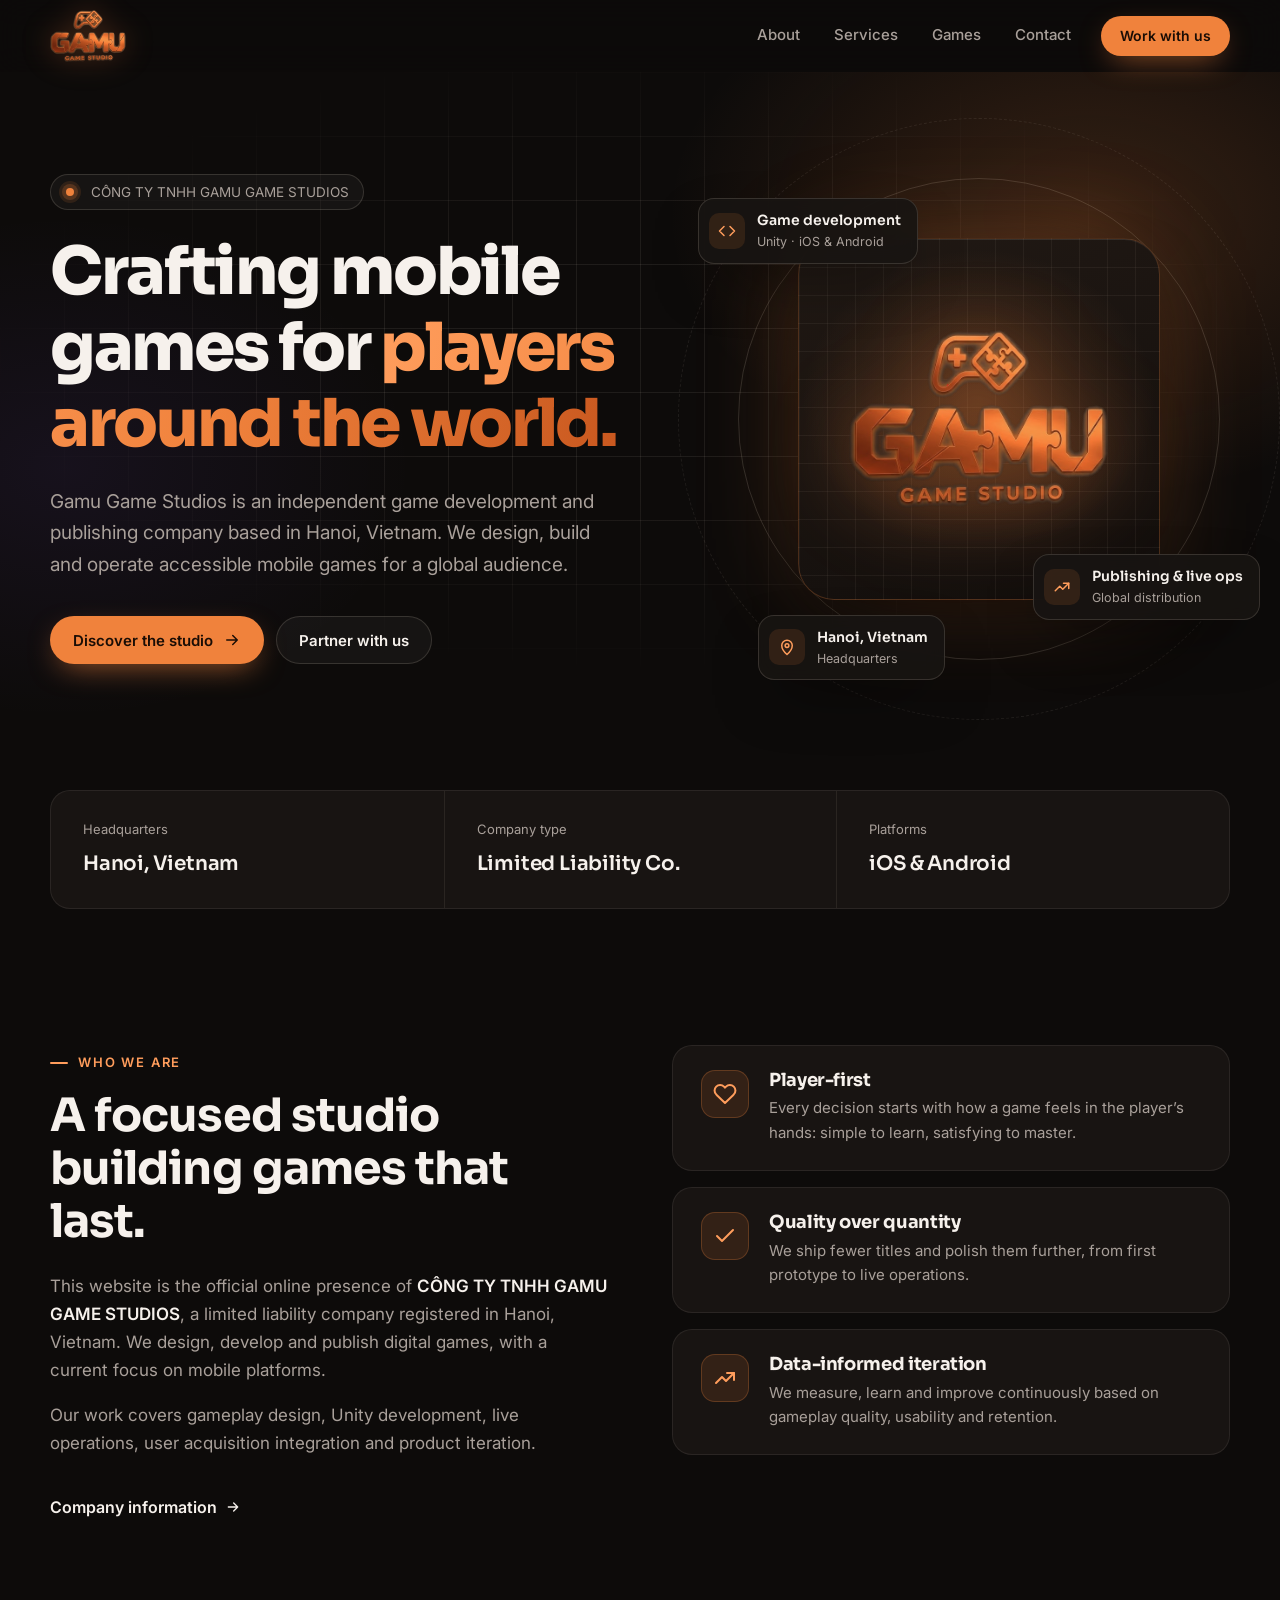
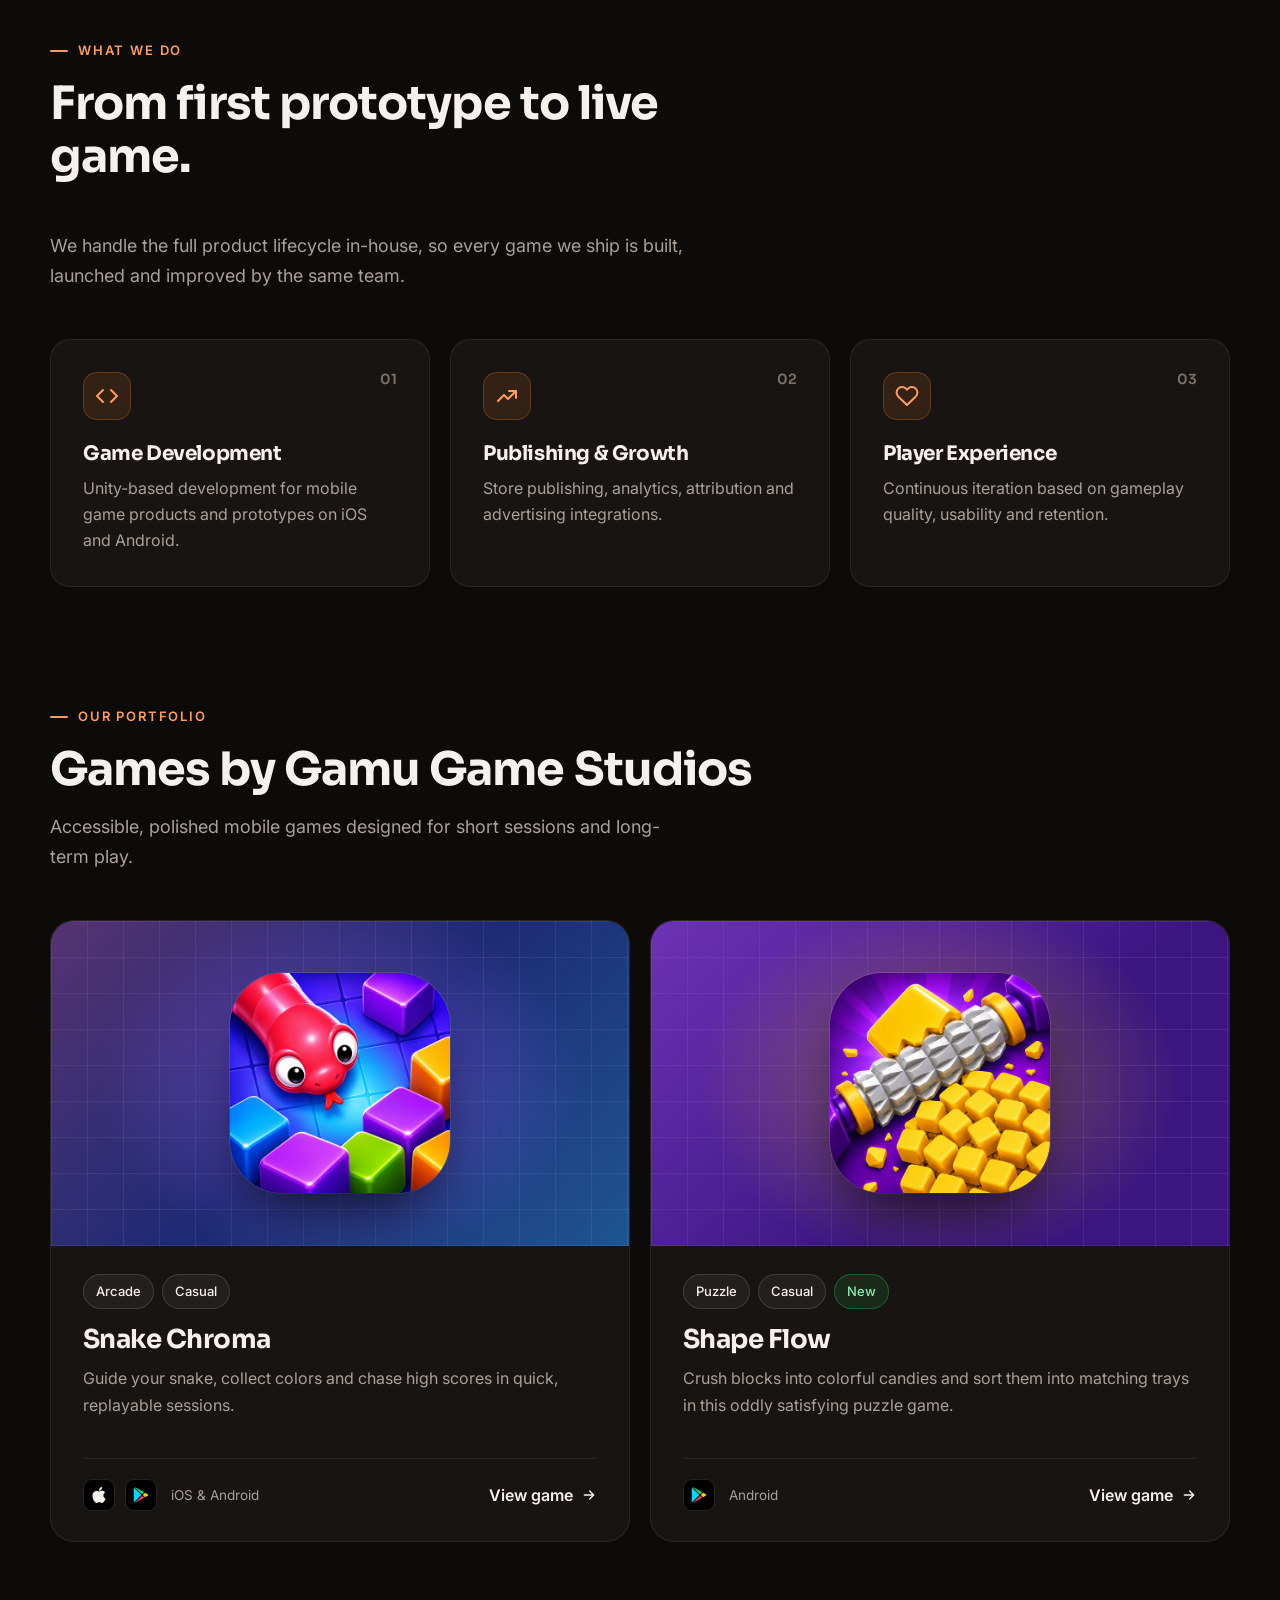
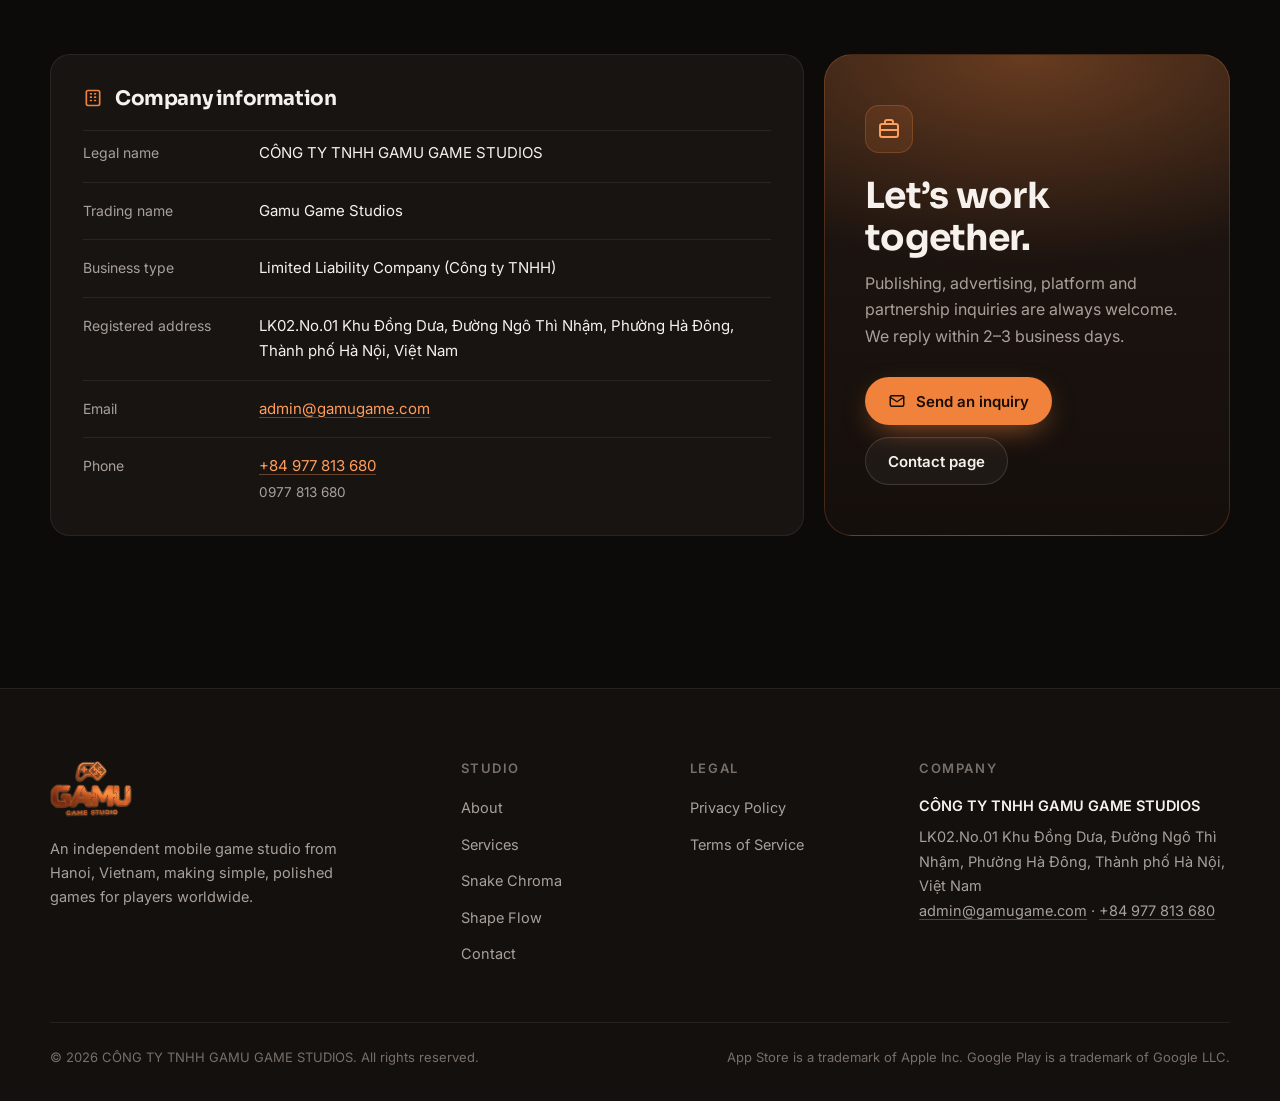
==== commit 638becc8: "Add Shape Flow game page and two-game portfolio - New shape-flow.html (Android only) with purple/yel" ====
--- a/index.html
+++ b/index.html
@@ -4,12 +4,12 @@
 <meta charset="utf-8">
 <meta name="viewport" content="width=device-width,initial-scale=1">
 <title>Gamu Game Studios — Independent Mobile Game Studio</title>
-<meta name="description" content="Official website of CÔNG TY TNHH GAMU GAME STUDIOS (Gamu Game Studios), an independent game studio in Hanoi, Vietnam, creating mobile games such as Snake Chroma.">
+<meta name="description" content="Official website of CÔNG TY TNHH GAMU GAME STUDIOS (Gamu Game Studios), an independent game studio in Hanoi, Vietnam, creating mobile games such as Snake Chroma and Shape Flow.">
 <meta name="theme-color" content="#0d0b0a">
 <meta property="og:type" content="website">
 <meta property="og:site_name" content="Gamu Game Studios">
 <meta property="og:title" content="Gamu Game Studios — Independent Mobile Game Studio">
-<meta property="og:description" content="We design, develop and publish mobile games with strong replay value. Developer of Snake Chroma.">
+<meta property="og:description" content="We design, develop and publish mobile games with strong replay value. Developer of Snake Chroma and Shape Flow.">
 <meta property="og:image" content="assets/og-image.png">
 <link rel="icon" href="assets/favicon.png" type="image/png">
 <link rel="apple-touch-icon" href="assets/favicon.png">
@@ -31,7 +31,7 @@
     <nav id="nav-menu" class="nav-menu" aria-label="Main">
       <a href="index.html#about">About</a>
       <a href="index.html#services">Services</a>
-      <a href="snake-chroma.html">Games</a>
+      <a href="index.html#games">Games</a>
       <a href="contact.html">Contact</a>
       <a class="btn btn-primary btn-sm" href="contact.html#business">Work with us</a>
     </nav>
@@ -135,24 +135,33 @@
     <div class="section-head">
       <div class="eyebrow">Our portfolio</div>
       <h2 class="section-title">Games by Gamu Game Studios</h2>
-    </div>
-    <div class="feature-game reveal">
-      <div>
-        <span class="tag">Our first title</span>
-        <h2 style="margin-top:16px">Snake Chroma</h2>
-        <p class="lead">A colorful mobile arcade experience. Guide your snake, collect colors and chase high scores in quick, replayable sessions. Developed and published by Gamu Game Studios.</p>
-        <div class="tag-row">
-          <span class="tag">Arcade</span><span class="tag">Casual</span><span class="tag">iPhone &amp; iPad</span><span class="tag">Android</span>
+      <p class="section-lead">Accessible, polished mobile games designed for short sessions and long-term play.</p>
+    </div>
+    <div class="games-grid">
+      <article class="game-tile theme-snake reveal">
+        <a class="game-tile-art" href="snake-chroma.html" aria-label="Snake Chroma"><img src="assets/snake-chroma-icon.png" alt="Snake Chroma game icon" width="512" height="512" loading="lazy"></a>
+        <div class="game-tile-body">
+          <div class="tag-row"><span class="tag">Arcade</span><span class="tag">Casual</span></div>
+          <h3><a href="snake-chroma.html">Snake Chroma</a></h3>
+          <p>Guide your snake, collect colors and chase high scores in quick, replayable sessions.</p>
+          <div class="game-tile-foot">
+            <div class="avail"><span title="App Store"><svg viewBox="0 0 24 24" fill="currentColor" aria-hidden="true"><path d="M12.152 6.896c-.948 0-2.415-1.078-3.96-1.04-2.04.027-3.913 1.183-4.961 3.014-2.117 3.675-.546 9.103 1.519 12.09 1.013 1.454 2.208 3.09 3.792 3.039 1.52-.065 2.09-.987 3.935-.987 1.831 0 2.35.987 3.96.948 1.637-.026 2.676-1.48 3.676-2.948 1.156-1.688 1.636-3.325 1.662-3.415-.039-.013-3.182-1.221-3.22-4.857-.026-3.04 2.48-4.494 2.597-4.559-1.429-2.09-3.623-2.324-4.39-2.376-2-.156-3.675 1.09-4.61 1.09zM15.53 3.83c.843-1.012 1.4-2.427 1.245-3.83-1.207.052-2.662.805-3.532 1.818-.78.896-1.454 2.338-1.273 3.714 1.338.104 2.715-.688 3.559-1.701"/></svg></span><span title="Google Play"><svg viewBox="0 0 24 24" aria-hidden="true"><path fill="#00d7fe" d="M1.337.924a1.486 1.486 0 0 0-.112.568v21.017c0 .217.045.419.124.6l11.155-11.087L1.337.924z"/><path fill="#00f076" d="M13.544 10.989l3.258-3.238L3.45.195a1.466 1.466 0 0 0-.946-.179l11.04 10.973z"/><path fill="#ffc900" d="M22.018 13.298l-3.919 2.218-3.515-3.493 3.543-3.521 3.891 2.202a1.49 1.49 0 0 1 0 2.594z"/><path fill="#ff3a44" d="M13.544 13.056l-11 10.933c.298.036.612-.016.906-.183l13.324-7.54-3.23-3.21z"/></svg></span><small>iOS &amp; Android</small></div>
+            <a class="text-link" href="snake-chroma.html">View game <svg viewBox="0 0 24 24" fill="none" stroke="currentColor" stroke-width="2" stroke-linecap="round" stroke-linejoin="round" aria-hidden="true"><path d="M5 12h14M13 6l6 6-6 6"/></svg></a>
+          </div>
         </div>
-        <div class="store-row">
-            <a class="store-btn" href="https://apps.apple.com/id/app/chroma-snake/id6798214089" target="_blank" rel="noopener"><svg viewBox="0 0 24 24" fill="currentColor" aria-hidden="true"><path d="M12.152 6.896c-.948 0-2.415-1.078-3.96-1.04-2.04.027-3.913 1.183-4.961 3.014-2.117 3.675-.546 9.103 1.519 12.09 1.013 1.454 2.208 3.09 3.792 3.039 1.52-.065 2.09-.987 3.935-.987 1.831 0 2.35.987 3.96.948 1.637-.026 2.676-1.48 3.676-2.948 1.156-1.688 1.636-3.325 1.662-3.415-.039-.013-3.182-1.221-3.22-4.857-.026-3.04 2.48-4.494 2.597-4.559-1.429-2.09-3.623-2.324-4.39-2.376-2-.156-3.675 1.09-4.61 1.09zM15.53 3.83c.843-1.012 1.4-2.427 1.245-3.83-1.207.052-2.662.805-3.532 1.818-.78.896-1.454 2.338-1.273 3.714 1.338.104 2.715-.688 3.559-1.701"/></svg><span><small>Download on the</small><b>App Store</b></span></a>
-            <a class="store-btn" href="https://play.google.com/store/apps/details?id=com.gamu.snake.flow" target="_blank" rel="noopener"><svg viewBox="0 0 24 24" aria-hidden="true"><path fill="#00d7fe" d="M1.337.924a1.486 1.486 0 0 0-.112.568v21.017c0 .217.045.419.124.6l11.155-11.087L1.337.924z"/><path fill="#00f076" d="M13.544 10.989l3.258-3.238L3.45.195a1.466 1.466 0 0 0-.946-.179l11.04 10.973z"/><path fill="#ffc900" d="M22.018 13.298l-3.919 2.218-3.515-3.493 3.543-3.521 3.891 2.202a1.49 1.49 0 0 1 0 2.594z"/><path fill="#ff3a44" d="M13.544 13.056l-11 10.933c.298.036.612-.016.906-.183l13.324-7.54-3.23-3.21z"/></svg><span><small>GET IT ON</small><b>Google Play</b></span></a>
+      </article>
+      <article class="game-tile theme-shape reveal">
+        <a class="game-tile-art" href="shape-flow.html" aria-label="Shape Flow"><img src="assets/shape-flow-icon.png" alt="Shape Flow game icon" width="512" height="512" loading="lazy"></a>
+        <div class="game-tile-body">
+          <div class="tag-row"><span class="tag">Puzzle</span><span class="tag">Casual</span><span class="tag tag-new">New</span></div>
+          <h3><a href="shape-flow.html">Shape Flow</a></h3>
+          <p>Crush blocks into colorful candies and sort them into matching trays in this oddly satisfying puzzle game.</p>
+          <div class="game-tile-foot">
+            <div class="avail"><span title="Google Play"><svg viewBox="0 0 24 24" aria-hidden="true"><path fill="#00d7fe" d="M1.337.924a1.486 1.486 0 0 0-.112.568v21.017c0 .217.045.419.124.6l11.155-11.087L1.337.924z"/><path fill="#00f076" d="M13.544 10.989l3.258-3.238L3.45.195a1.466 1.466 0 0 0-.946-.179l11.04 10.973z"/><path fill="#ffc900" d="M22.018 13.298l-3.919 2.218-3.515-3.493 3.543-3.521 3.891 2.202a1.49 1.49 0 0 1 0 2.594z"/><path fill="#ff3a44" d="M13.544 13.056l-11 10.933c.298.036.612-.016.906-.183l13.324-7.54-3.23-3.21z"/></svg></span><small>Android</small></div>
+            <a class="text-link" href="shape-flow.html">View game <svg viewBox="0 0 24 24" fill="none" stroke="currentColor" stroke-width="2" stroke-linecap="round" stroke-linejoin="round" aria-hidden="true"><path d="M5 12h14M13 6l6 6-6 6"/></svg></a>
           </div>
-        <a class="text-link" href="snake-chroma.html">View game details <svg viewBox="0 0 24 24" fill="none" stroke="currentColor" stroke-width="2" stroke-linecap="round" stroke-linejoin="round" aria-hidden="true"><path d="M5 12h14M13 6l6 6-6 6"/></svg></a>
-      </div>
-      <div class="feature-game-art">
-        <img src="assets/snake-chroma-icon.png" alt="Snake Chroma game icon" width="512" height="512" loading="lazy">
-      </div>
+        </div>
+      </article>
     </div>
   </div>
 </section>
@@ -196,6 +205,7 @@
           <li><a href="index.html#about">About</a></li>
           <li><a href="index.html#services">Services</a></li>
           <li><a href="snake-chroma.html">Snake Chroma</a></li>
+          <li><a href="shape-flow.html">Shape Flow</a></li>
           <li><a href="contact.html">Contact</a></li>
         </ul>
       </div>
--- a/styles.css
+++ b/styles.css
@@ -388,6 +388,75 @@
 .feature-card.f-purple .icon-box{background:rgba(139,92,246,.16);color:#c4b5fd}
 .feature-card.f-blue .icon-box{background:rgba(59,130,246,.16);color:#93c5fd}
 .feature-card.f-green .icon-box{background:rgba(132,204,22,.16);color:#bef264}
+
+/* ---------- Games grid (home portfolio) ---------- */
+.games-grid{display:grid;grid-template-columns:1fr 1fr;gap:20px}
+.game-tile{
+  display:flex;flex-direction:column;overflow:hidden;
+  border-radius:24px;background:var(--surface);border:1px solid var(--line);
+  transition:border-color .25s,transform .25s;
+}
+.game-tile:hover{border-color:var(--line-strong);transform:translateY(-4px)}
+.game-tile-art{
+  position:relative;display:grid;place-items:center;aspect-ratio:16/9;overflow:hidden;
+  background-image:
+    linear-gradient(rgba(255,255,255,.07) 1px,transparent 1px),
+    linear-gradient(90deg,rgba(255,255,255,.07) 1px,transparent 1px);
+  background-size:36px 36px;
+}
+.theme-snake .game-tile-art{background-color:#1d2a74;box-shadow:inset 0 0 0 999px rgba(0,0,0,0)}
+.theme-snake .game-tile-art::before{content:"";position:absolute;inset:0;background:radial-gradient(60% 80% at 50% 50%,rgba(139,92,246,.55),transparent 70%),linear-gradient(135deg,rgba(255,77,109,.25),transparent 50%,rgba(34,211,238,.25))}
+.theme-shape .game-tile-art{background-color:#3b1580}
+.theme-shape .game-tile-art::before{content:"";position:absolute;inset:0;background:radial-gradient(60% 80% at 50% 50%,rgba(250,204,21,.35),transparent 70%),linear-gradient(135deg,rgba(168,85,247,.45),transparent 60%)}
+.game-tile-art img{
+  position:relative;width:42%;max-width:220px;border-radius:24%;
+  box-shadow:0 30px 60px -20px rgba(0,0,0,.8),0 0 0 1px rgba(255,255,255,.12);
+  transition:transform .5s;
+}
+.game-tile:hover .game-tile-art img{transform:scale(1.05) rotate(-2deg)}
+.game-tile-body{padding:28px 32px 30px;display:flex;flex-direction:column;flex:1}
+.game-tile-body .tag-row{margin-bottom:16px}
+.game-tile-body h3{font-size:26px;margin-bottom:10px}
+.game-tile-body p{color:var(--muted);flex:1}
+.game-tile-foot{display:flex;justify-content:space-between;align-items:center;gap:16px;margin-top:24px;padding-top:20px;border-top:1px solid var(--line)}
+.game-tile-foot .text-link{margin-top:0}
+.avail{display:flex;align-items:center;gap:10px}
+.avail span{width:32px;height:32px;border-radius:9px;display:grid;place-items:center;background:#000;border:1px solid var(--line-strong)}
+.avail svg{width:16px;height:16px}
+.avail small{color:var(--muted);font-size:13.5px;margin-left:4px}
+.tag-new{background:rgba(34,197,94,.12);border-color:rgba(34,197,94,.35);color:#86efac}
+
+/* ---------- Shape Flow theme ---------- */
+.game-hero.theme-shape::before{
+  background:
+    radial-gradient(520px 420px at 80% 30%,rgba(168,85,247,.38),transparent 70%),
+    radial-gradient(420px 320px at 90% 55%,rgba(250,204,21,.16),transparent 70%),
+    radial-gradient(400px 300px at 0% 0%,rgba(250,204,21,.10),transparent 70%);
+}
+.game-hero.theme-shape h1 span{background:linear-gradient(90deg,#fde047,#facc15 35%,#c084fc 70%,#a855f7)}
+.game-hero.theme-shape h1 span{-webkit-background-clip:text;background-clip:text;color:transparent}
+.theme-shape .cube.c1{background:#facc15}
+.theme-shape .cube.c2{background:#a855f7}
+.theme-shape .cube.c3{background:#fde047}
+.theme-shape .cube.c4{background:#7c3aed}
+.feature-card.f-yellow .icon-box{background:rgba(250,204,21,.14);color:#fde047}
+
+/* How-to-play steps */
+.steps{list-style:none;margin:0;padding:0;display:grid;grid-template-columns:repeat(4,1fr);gap:20px;counter-reset:none}
+.steps li{position:relative;padding:28px;border-radius:var(--radius);background:var(--surface);border:1px solid var(--line)}
+.steps li:not(:last-child)::after{
+  content:"";position:absolute;top:50px;right:-21px;width:22px;height:1px;background:var(--line-strong);
+}
+.step-n{
+  display:grid;place-items:center;width:44px;height:44px;border-radius:14px;margin-bottom:20px;
+  font-family:var(--font-display);font-weight:700;font-size:18px;color:#1a1300;
+  background:linear-gradient(135deg,#fde047,#facc15);
+}
+.steps li:nth-child(2) .step-n{background:linear-gradient(135deg,#c084fc,#a855f7);color:#fff}
+.steps li:nth-child(3) .step-n{background:linear-gradient(135deg,#93c5fd,#3b82f6);color:#fff}
+.steps li:nth-child(4) .step-n{background:linear-gradient(135deg,#fda4af,#fb7185);color:#fff}
+.steps h3{font-size:18px;margin-bottom:8px}
+.steps p{color:var(--muted);font-size:15px}
 
 /* ---------- Contact ---------- */
 .channel{display:flex;flex-direction:column}
@@ -466,6 +535,9 @@
   .feature-game-art img{width:min(70%,260px)}
   .about-grid{gap:40px}
   .grid-3{grid-template-columns:1fr}
+  .games-grid{grid-template-columns:1fr}
+  .steps{grid-template-columns:1fr 1fr}
+  .steps li::after{display:none}
   .grid-2{grid-template-columns:1fr}
   .game-hero{padding:48px 0 72px}
   .game-hero-art{order:-1}
@@ -495,6 +567,9 @@
   .store-btn{justify-content:center}
   .hero-actions .btn{flex:1}
   .footer-grid{grid-template-columns:1fr}
+  .steps{grid-template-columns:1fr}
+  .game-tile-body{padding:24px}
+  .game-tile-foot{flex-wrap:wrap}
   .toc ol{columns:1}
   .studio-chip{transform:scale(.88)}
   .chip-a{left:-2%}
